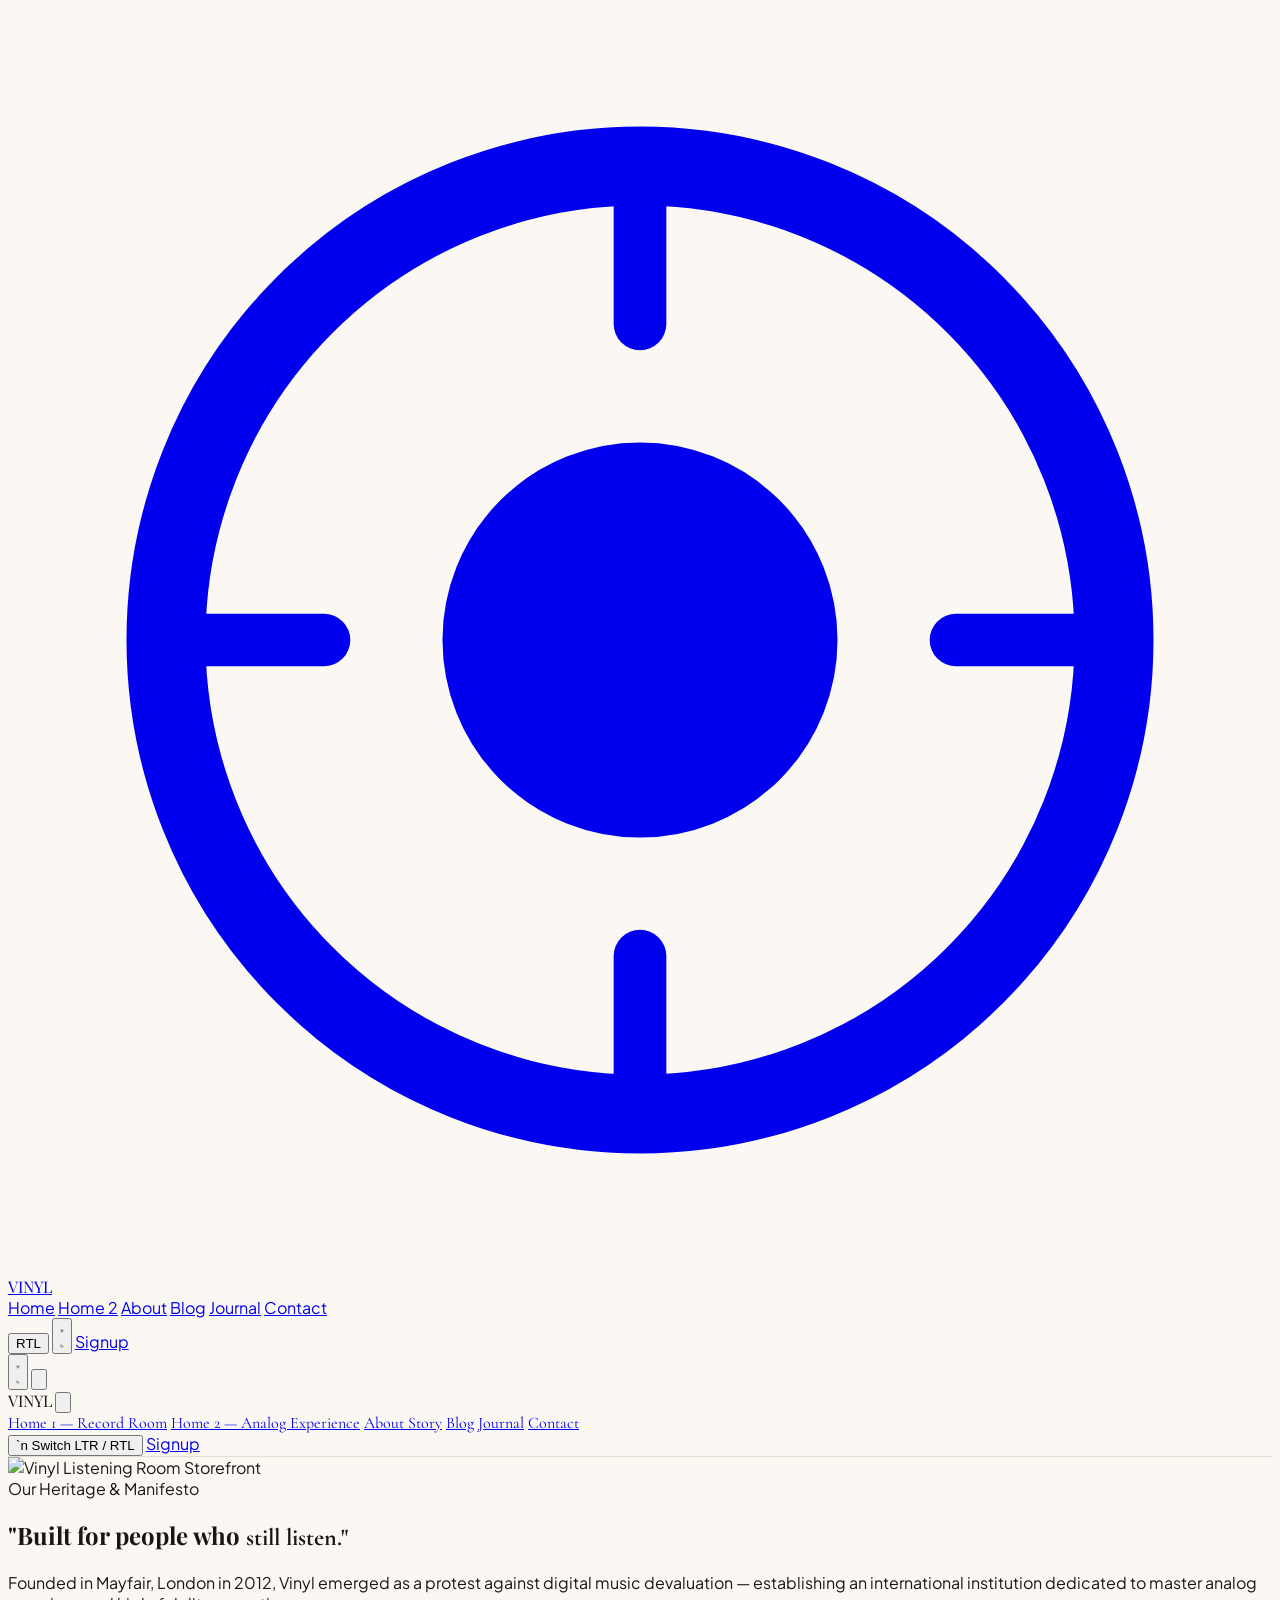
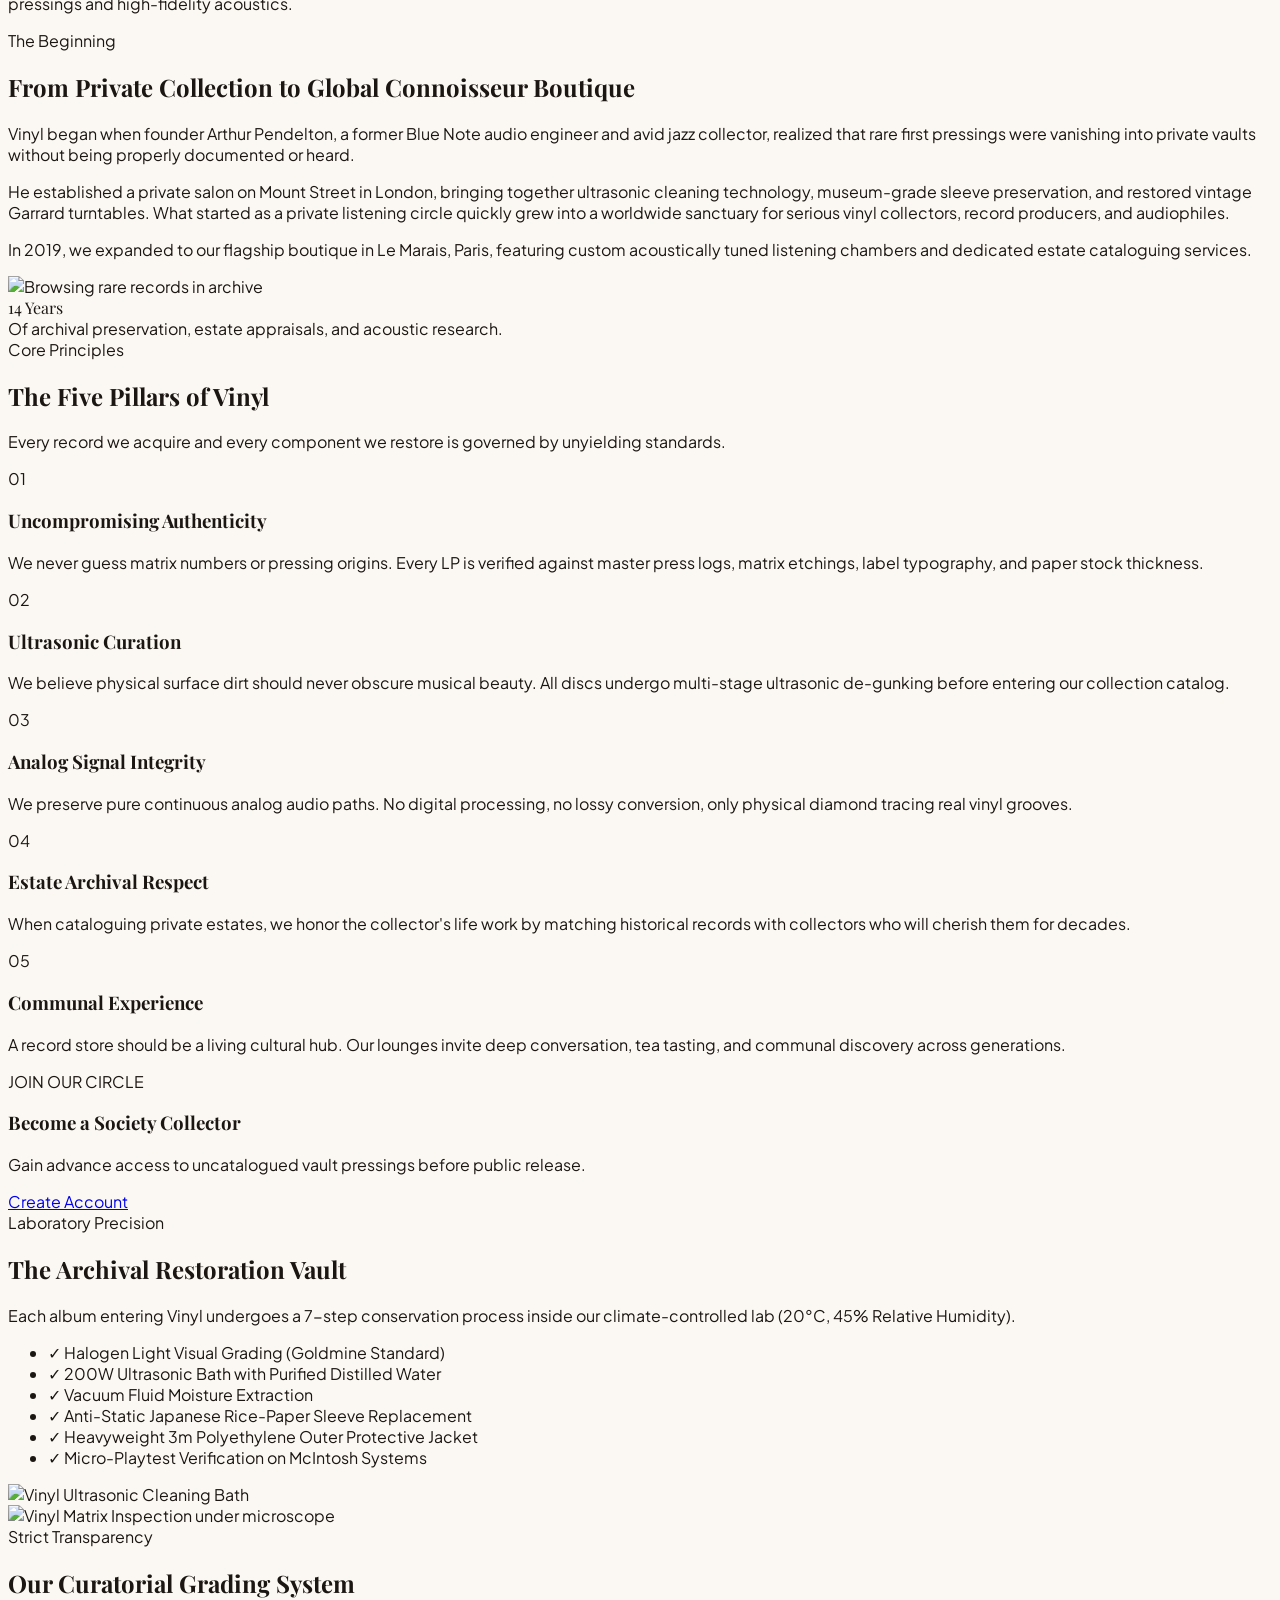
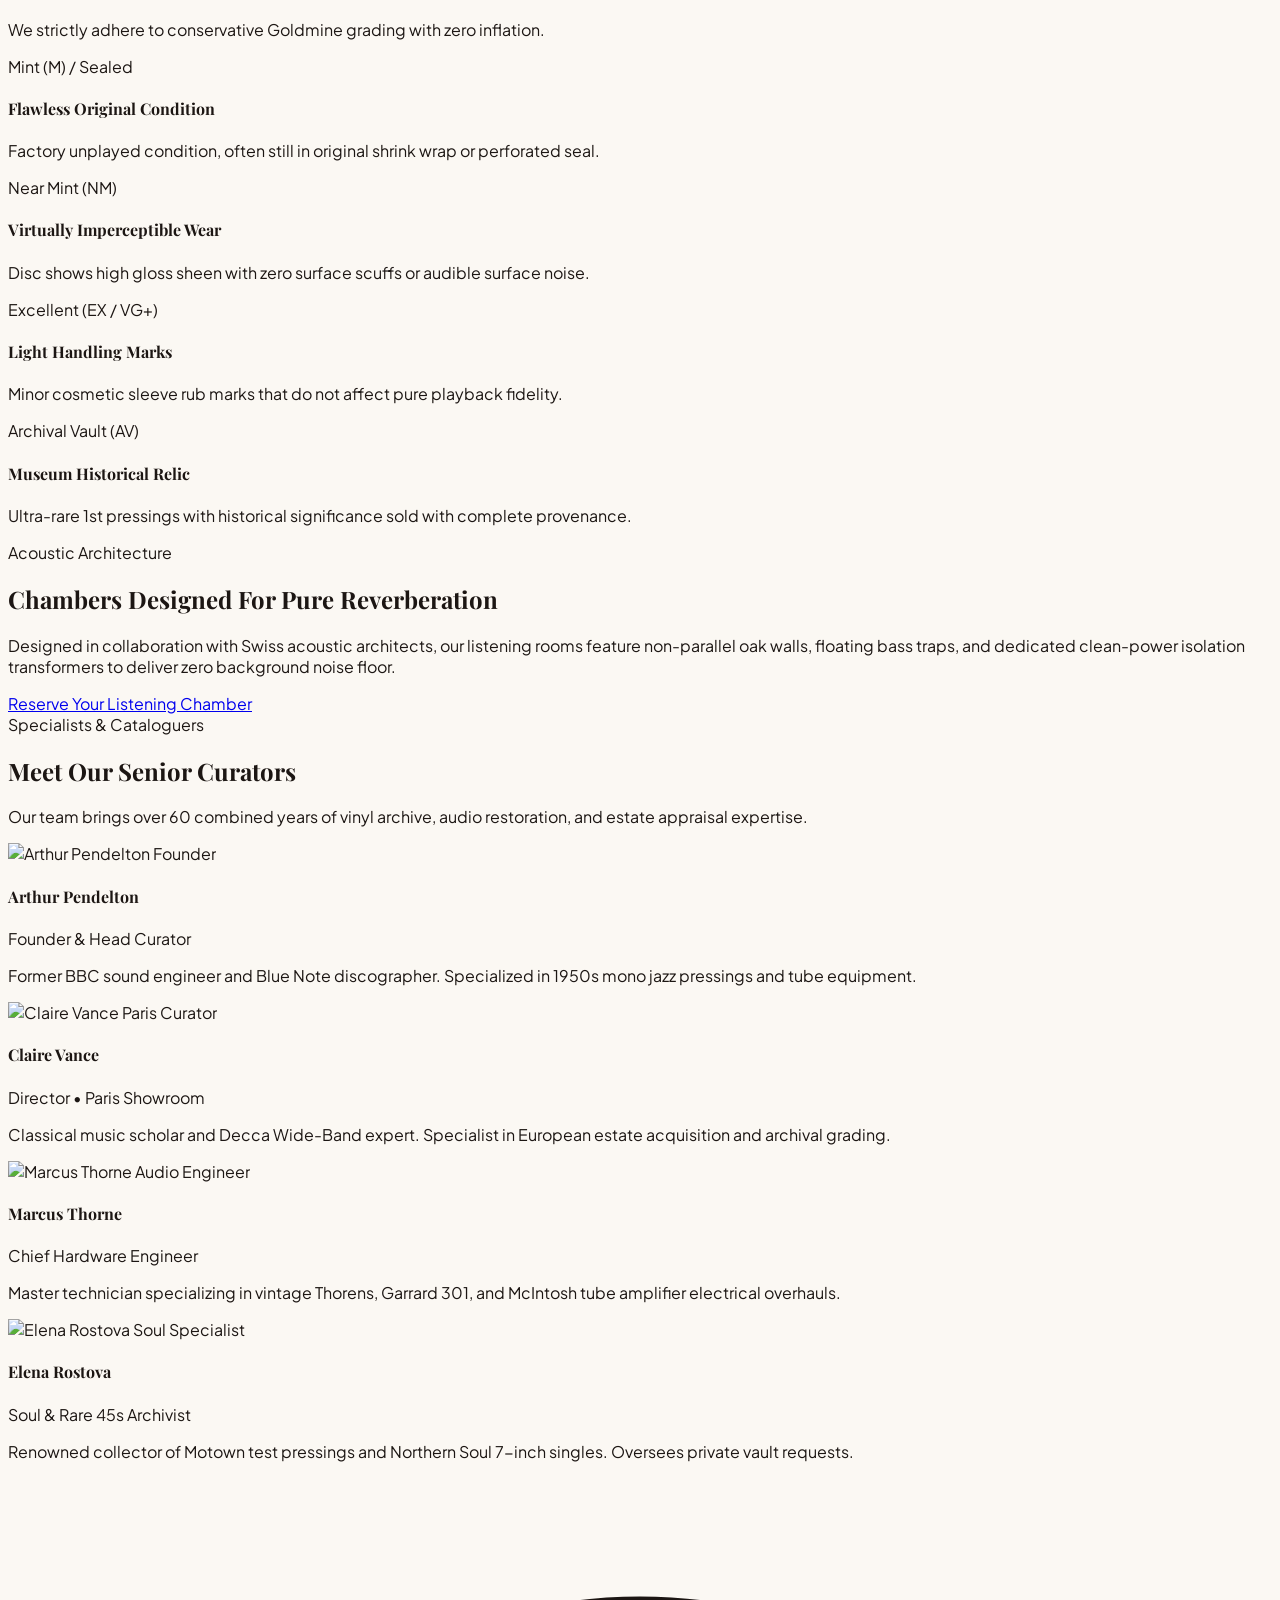
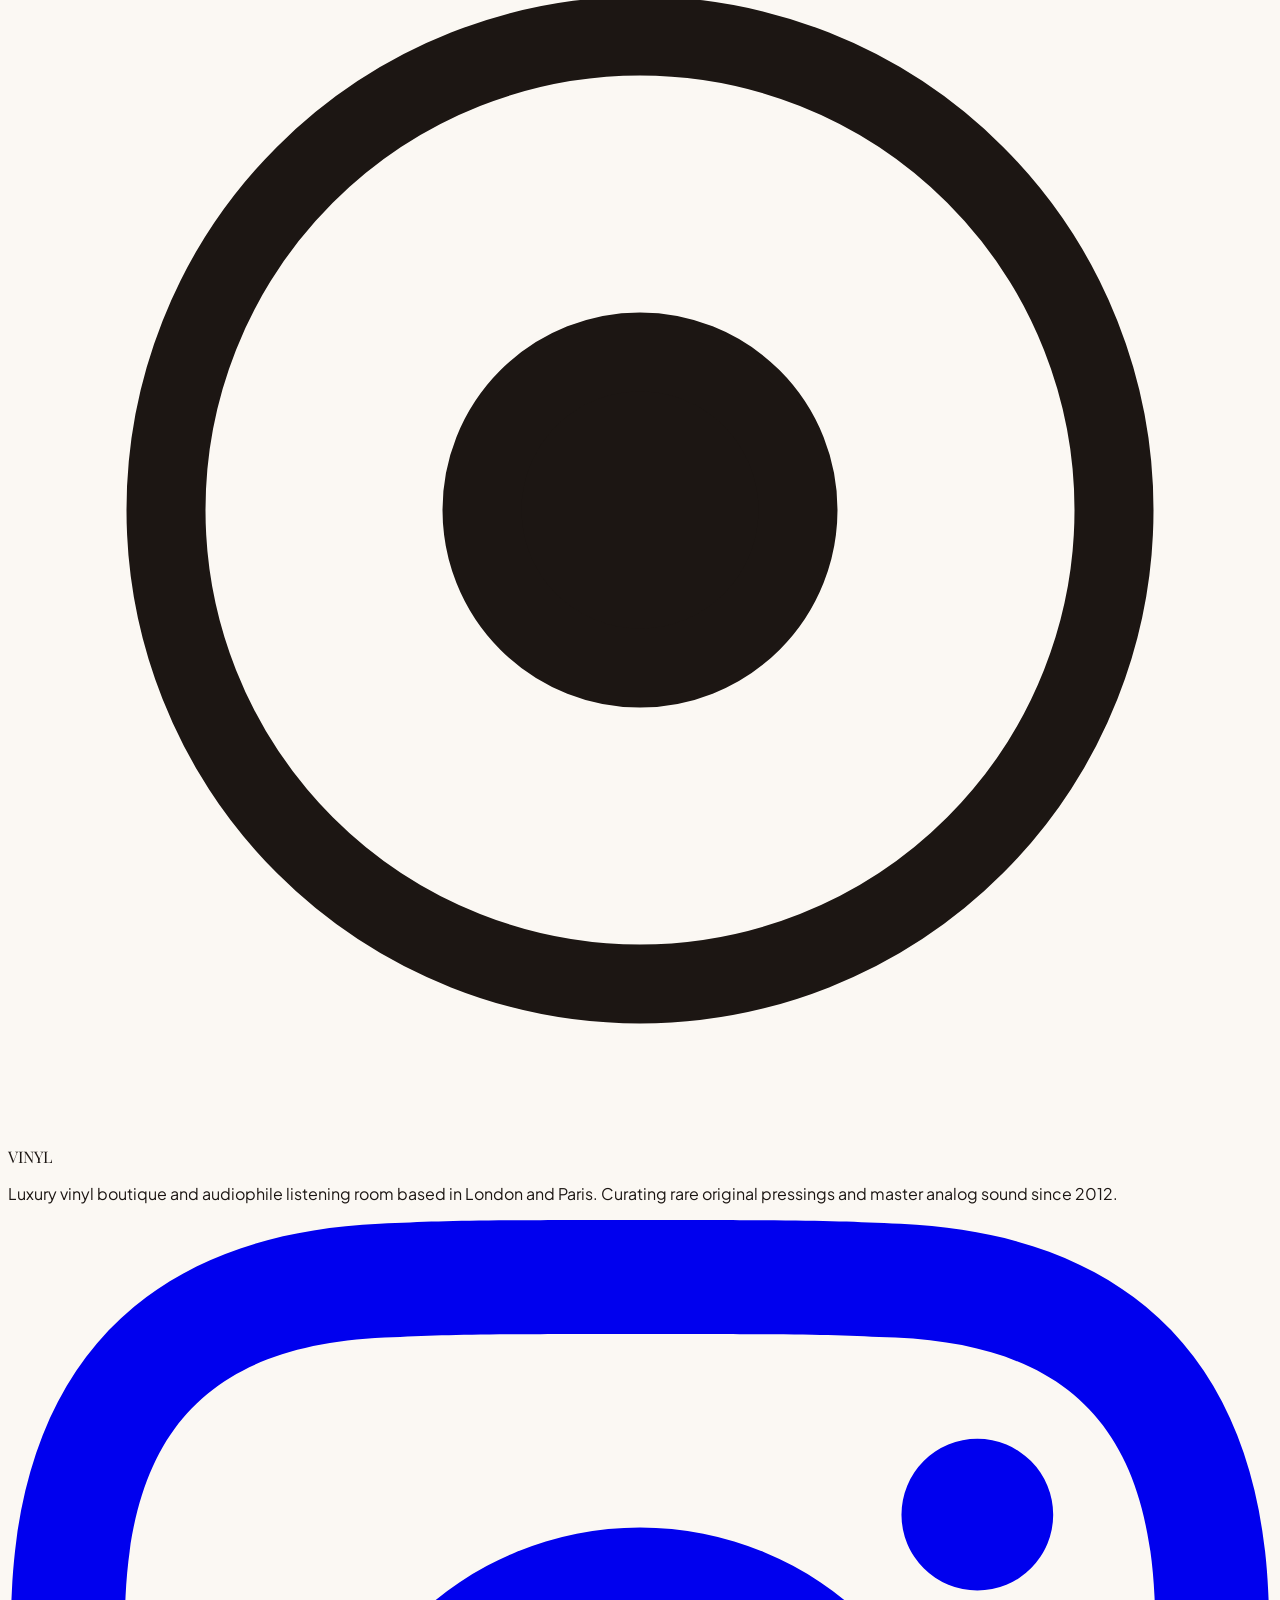
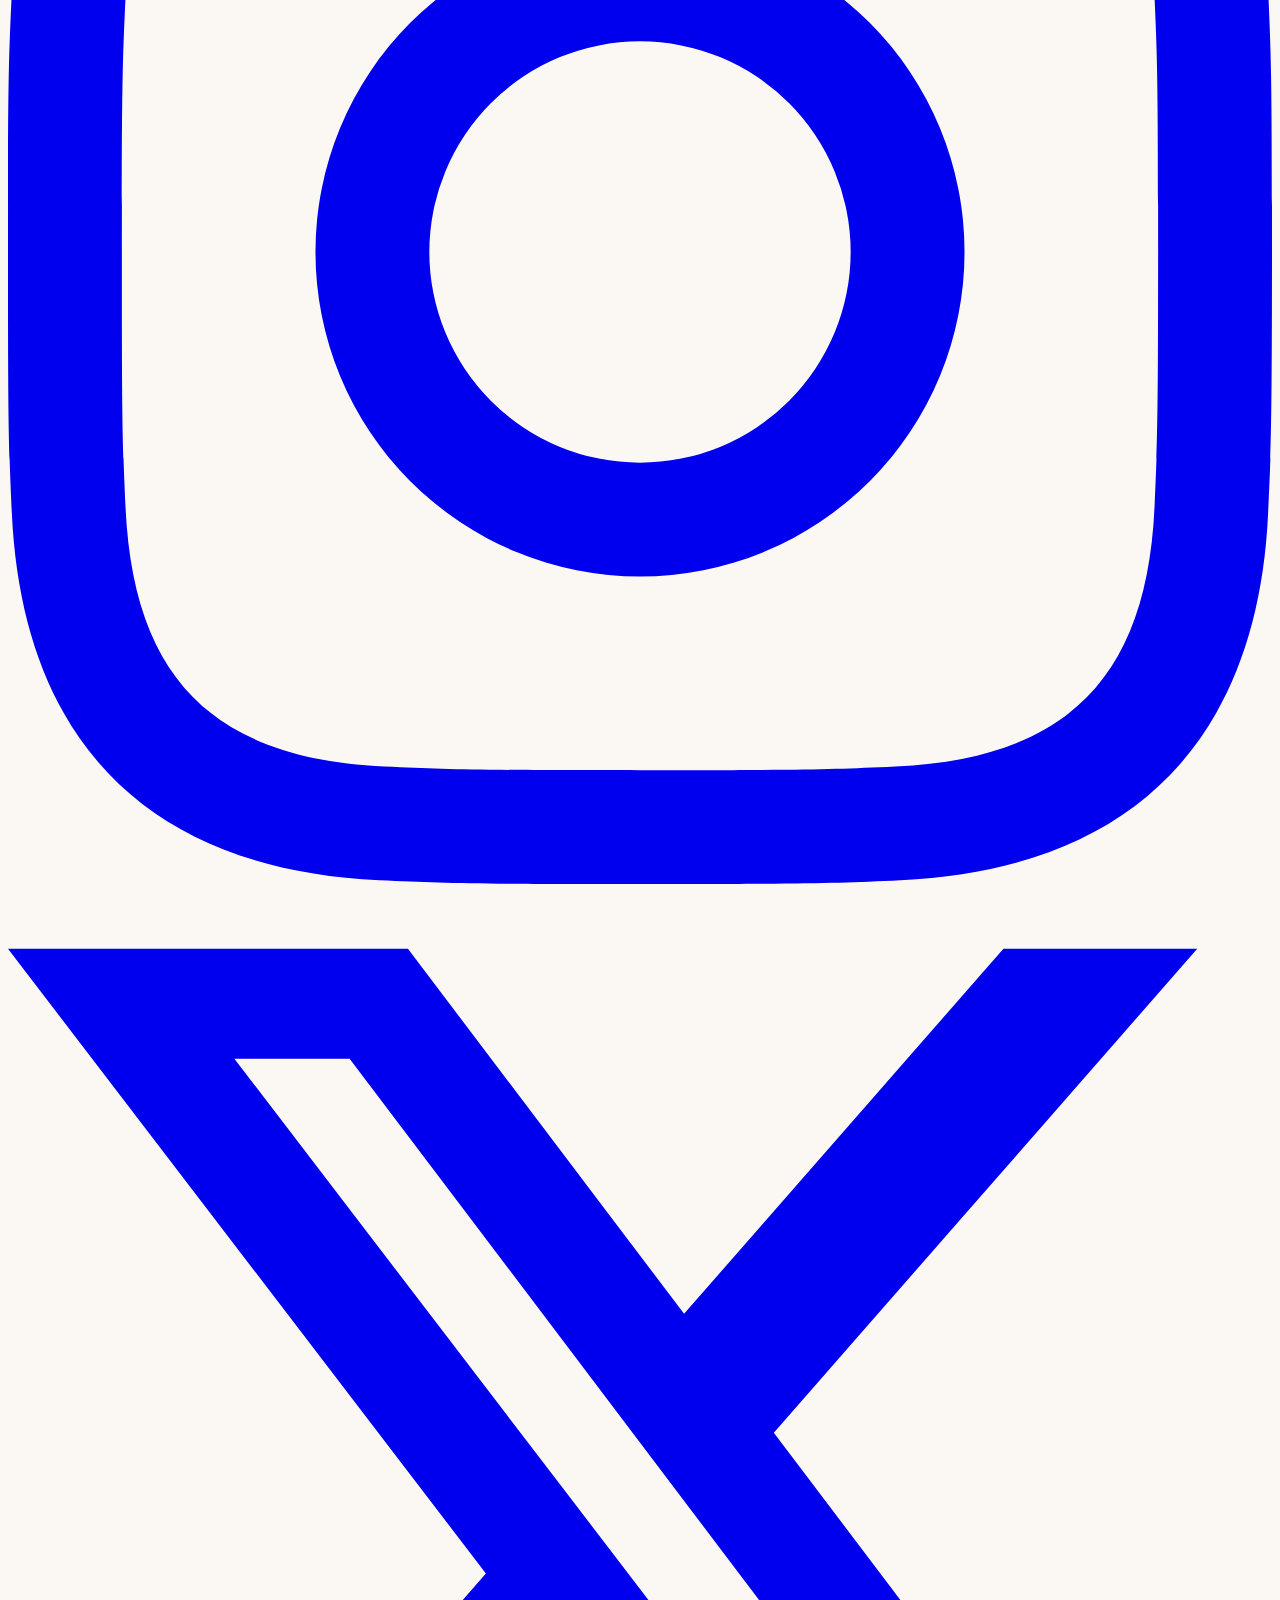
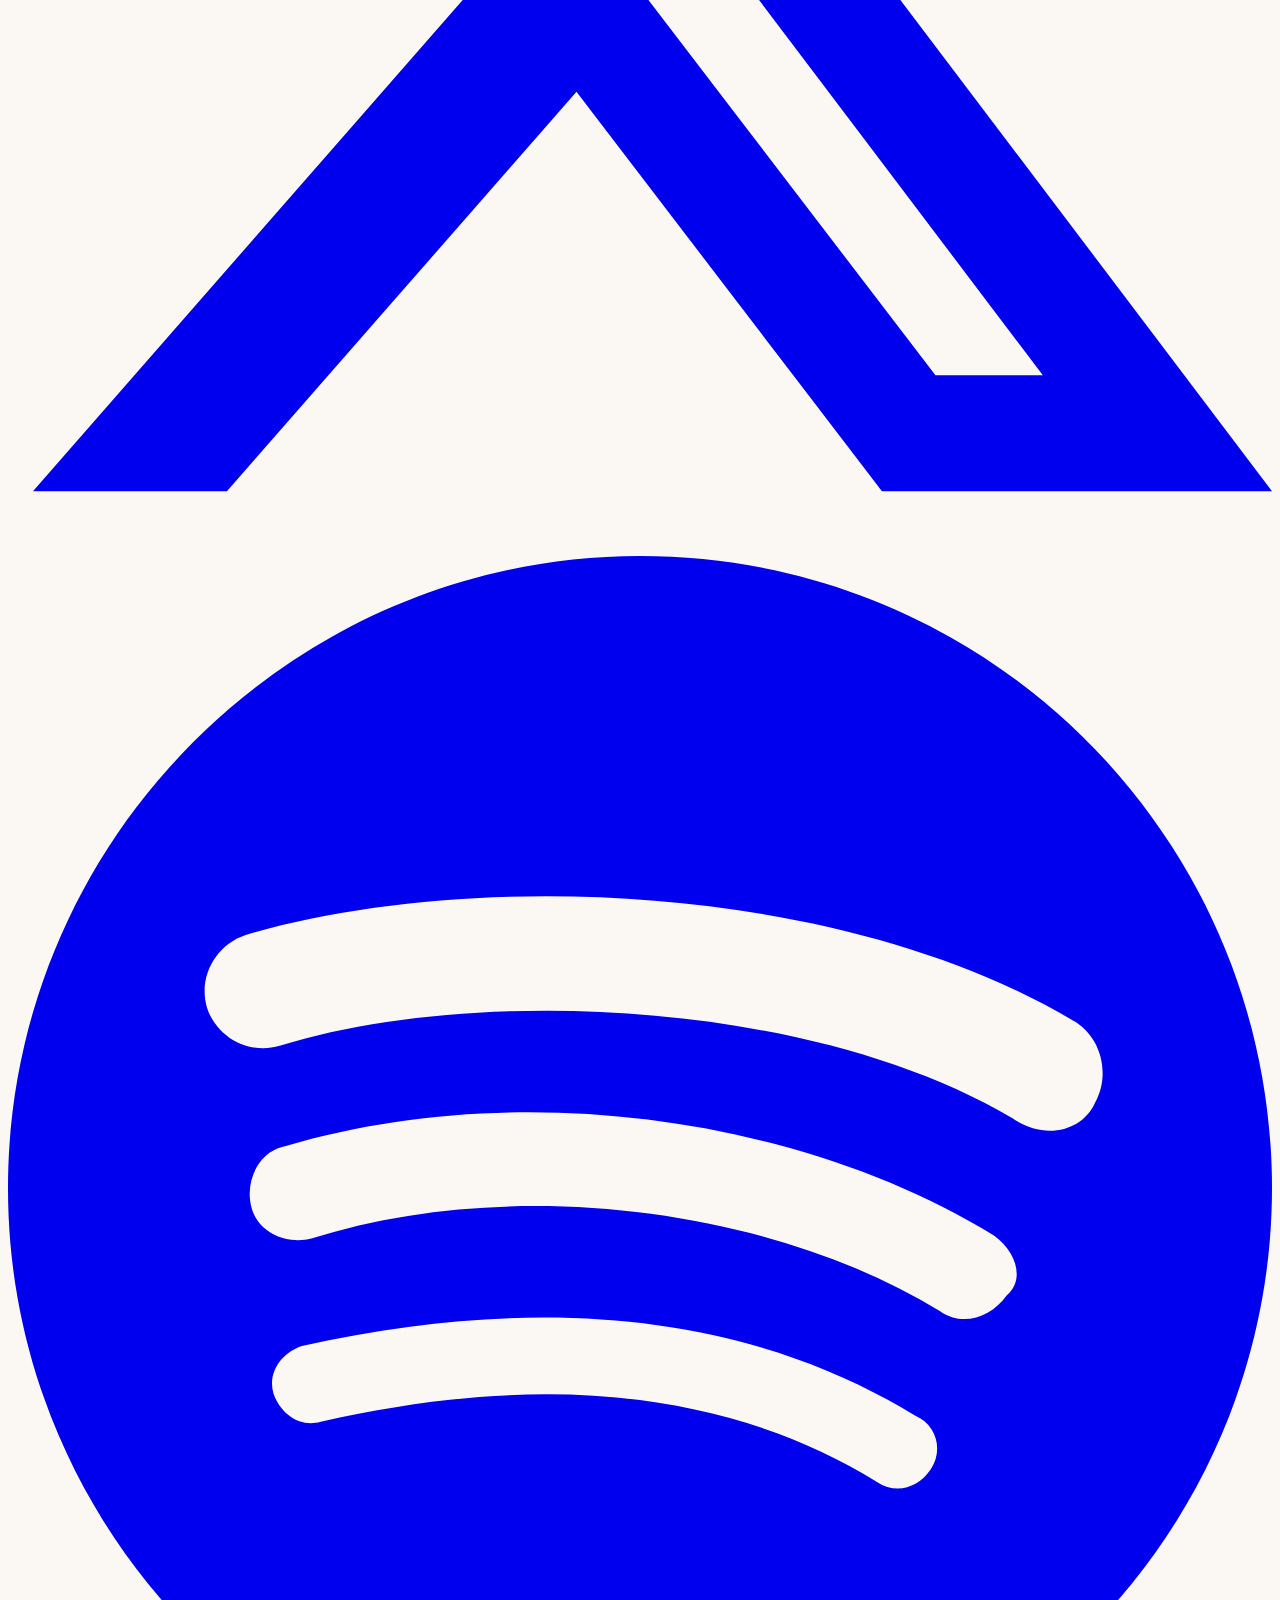
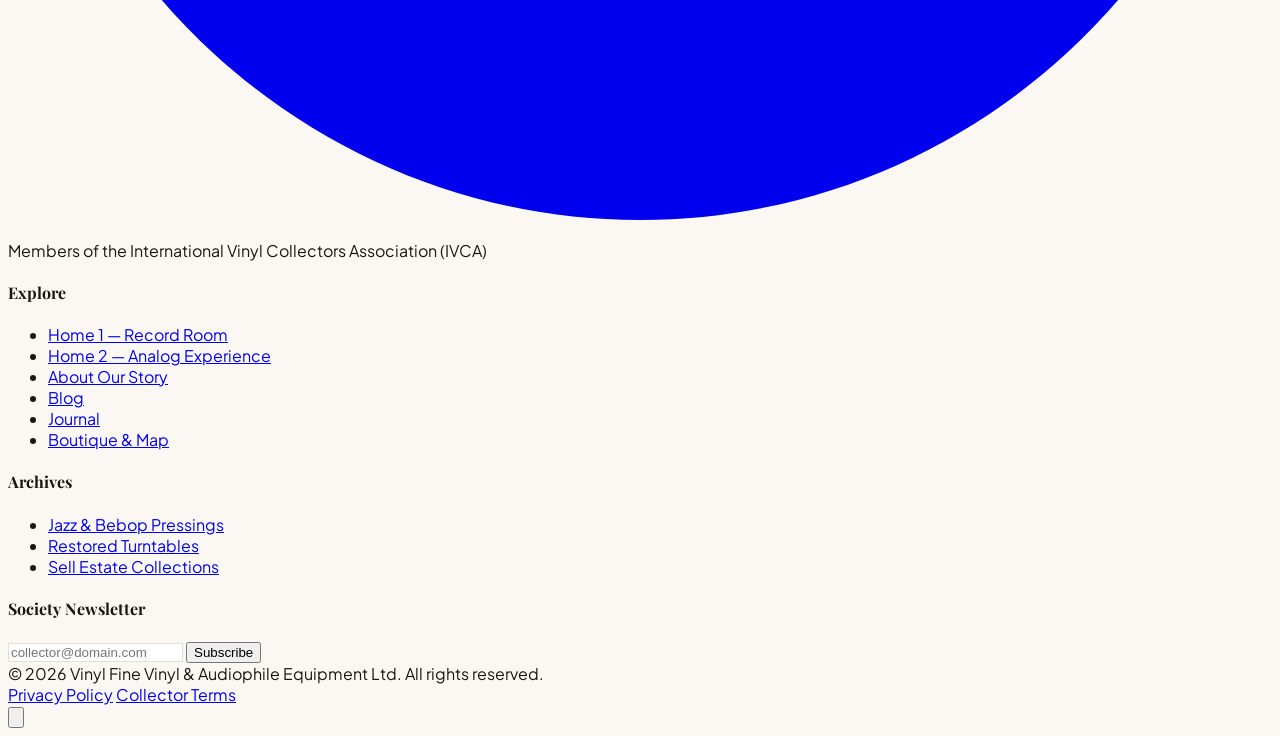
==== about.html @ e187f79c "index" ====
<!DOCTYPE html>
<html lang="en" dir="ltr" class="scroll-smooth">
<head>
  <meta charset="UTF-8">
  <meta name="viewport" content="width=device-width, initial-scale=1.0">
  <title>About Our Heritage — Vinyl Vintage Vinyl Boutique</title>
  <meta name="description" content="Learn about Vinyl's passion for physical vinyl, archival preservation, high-fidelity sound, curatorial standards, and our specialists in London and Paris.">
  
  <script src="https://cdn.tailwindcss.com"></script>
  <script>
    tailwind.config = {
      darkMode: 'class',
      theme: {
        extend: {
          colors: {
            brass: { DEFAULT: '#c5a059', light: '#dfc287', dark: '#9e7b37' },
            copper: { DEFAULT: '#c86d44', hover: '#b85b32' },
            espresso: { DEFAULT: '#1c1613', light: '#2a201b', dark: '#12100e' },
            ivory: { DEFAULT: '#fbf8f3', paper: '#f4efe6', dark: '#efe7da' },
            burgundy: { DEFAULT: '#6b2d38', dark: '#5a242e' }
          }
        }
      }
    }
  </script>

  <link rel="stylesheet" href="css/styles.css">
</head>
<body class="bg-ivory dark:bg-[#12100e] text-espresso dark:text-[#f5ebd9] transition-colors duration-300 min-h-screen flex flex-col font-sans-ui">

  <!-- GLOBAL HEADER -->
  <header id="main-header" class="sticky top-0 z-50 transition-all duration-300 header-glass">
    <div class="max-w-7xl mx-auto px-4 sm:px-6 lg:px-8">
      <div class="flex items-center justify-between h-20">
        
        <!-- LOGO -->
        <a href="index.html" class="flex items-center gap-3 group focus:outline-none">
          <div class="w-10 h-10 rounded-full border border-brass/60 flex items-center justify-center bg-espresso text-brass group-hover:rotate-45 transition-transform duration-500 shadow-sm">
            <svg class="w-6 h-6" fill="none" stroke="currentColor" viewBox="0 0 24 24">
              <circle cx="12" cy="12" r="9" stroke-width="1.5"/>
              <circle cx="12" cy="12" r="3" stroke-width="1.5" fill="currentColor"/>
              <path stroke-linecap="round" d="M12 3v3M21 12h-3M12 21v-3M3 12h3"/>
            </svg>
          </div>
          <div class="flex flex-col">
            <span class="font-serif-display text-xl sm:text-2xl tracking-wide font-bold text-espresso dark:text-ivory group-hover:text-brass transition-colors">
              VINYL
            </span>
            
          </div>
        </a>

        <!-- DESKTOP NAV -->
        <nav class="hidden md:flex items-center gap-6 lg:gap-8 text-sm font-medium">
          <a href="index.html" class="nav-link hover:text-brass transition-colors">Home</a>
          <a href="home-2.html" class="nav-link hover:text-brass transition-colors">Home 2</a>


          <a href="about.html" class="nav-link text-brass font-semibold hover:text-brass transition-colors">About</a>
          <a href="blog.html" class="nav-link hover:text-brass transition-colors">Blog</a>
          <a href="journal.html" class="nav-link hover:text-brass transition-colors">Journal</a>
          <a href="contact.html" class="nav-link hover:text-brass transition-colors">Contact</a>
        </nav>

        <!-- UTILITIES -->
        <div class="hidden sm:flex items-center gap-3 md:gap-4">
          <button class="rtl-toggle-btn w-9 h-9 text-xs font-semibold rounded-full border border-brass/40 text-brass hover:bg-brass hover:text-white transition-colors flex items-center justify-center" title="Toggle RTL Layout">
            <span>RTL</span>
          </button>
          <button class="theme-toggle-btn w-9 h-9 flex items-center justify-center rounded-full border border-brass/30 text-espresso dark:text-ivory hover:text-brass transition-colors" aria-label="Toggle dark mode">
            <svg class="w-5 h-5 hidden dark:block" fill="none" stroke="currentColor" viewBox="0 0 24 24"><path stroke-linecap="round" stroke-linejoin="round" stroke-width="2" d="M12 3v1m0 16v1m9-9h-1M4 12H3m15.364 6.364l-.707-.707M6.343 6.343l-.707-.707m12.728 0l-.707.707M6.343 17.657l-.707.707M16 12a4 4 0 11-8 0 4 4 0 018 0z"/></svg>
            <svg class="w-5 h-5 block dark:hidden" fill="none" stroke="currentColor" viewBox="0 0 24 24"><path stroke-linecap="round" stroke-linejoin="round" stroke-width="2" d="M20.354 15.354A9 9 0 018.646 3.646 9.003 9.003 0 0012 21a9.003 9.003 0 008.354-5.646z"/></svg>
          </button>
          <a href="signup.html" class="px-4 py-2 text-xs uppercase tracking-wider font-semibold bg-brass text-white hover:bg-copper rounded shadow-sm transition-all">Signup</a>
        </div>

        <!-- MOBILE HAMBURGER -->
        <div class="flex items-center gap-2 md:hidden">
          <button class="theme-toggle-btn p-1.5 rounded-full border border-brass/30 text-espresso dark:text-ivory" aria-label="Toggle dark mode">
            <svg class="w-4 h-4 hidden dark:block" fill="none" stroke="currentColor" viewBox="0 0 24 24"><path stroke-linecap="round" stroke-linejoin="round" stroke-width="2" d="M12 3v1m0 16v1m9-9h-1M4 12H3m15.364 6.364l-.707-.707M6.343 6.343l-.707-.707m12.728 0l-.707.707M16 12a4 4 0 11-8 0 4 4 0 018 0z"/></svg>
            <svg class="w-4 h-4 block dark:hidden" fill="none" stroke="currentColor" viewBox="0 0 24 24"><path stroke-linecap="round" stroke-linejoin="round" stroke-width="2" d="M20.354 15.354A9 9 0 018.646 3.646 9.003 9.003 0 0012 21a9.003 9.003 0 008.354-5.646z"/></svg>
          </button>
          <button id="mobile-menu-btn" class="p-2 rounded-md text-espresso dark:text-ivory hover:text-brass">
            <svg class="w-7 h-7" fill="none" stroke="currentColor" viewBox="0 0 24 24"><path stroke-linecap="round" stroke-linejoin="round" stroke-width="2" d="M4 6h16M4 12h16M4 18h16"/></svg>
          </button>
        </div>
      </div>
    </div>

    <!-- MOBILE DRAWER -->
    <div id="mobile-menu" class="fixed inset-0 z-50 bg-black/70 backdrop-blur-md hidden transition-opacity duration-300">
      <div class="fixed right-0 top-0 bottom-0 w-4/5 max-w-sm bg-ivory dark:bg-espresso p-6 shadow-2xl flex flex-col justify-between overflow-y-auto">
        <div>
          <div class="flex items-center justify-between pb-6 border-b border-brass/20">
            <span class="font-serif-display text-lg font-bold text-brass">VINYL</span>
            <button id="mobile-menu-close" class="p-2 text-espresso dark:text-ivory hover:text-brass">
              <svg class="w-6 h-6" fill="none" stroke="currentColor" viewBox="0 0 24 24"><path stroke-linecap="round" stroke-linejoin="round" stroke-width="2" d="M6 18L18 6M6 6l12 12"/></svg>
            </button>
          </div>
          <nav class="mt-6 flex flex-col gap-4 font-serif-editorial text-xl">
            <a href="index.html" class="nav-link py-2 border-b border-brass/10">Home 1 — Record Room</a>
            <a href="home-2.html" class="nav-link py-2 border-b border-brass/10">Home 2 — Analog Experience</a>
            <a href="about.html" class="nav-link py-2 border-b border-brass/10 text-brass">About Story</a>
            <a href="blog.html" class="nav-link py-2 border-b border-brass/10">Blog</a>
            <a href="journal.html" class="nav-link py-2 border-b border-brass/10">Journal</a>
            <a href="contact.html" class="nav-link py-2 border-b border-brass/10">Contact</a>
          </nav>
        </div>
        <div class="pt-6 border-t border-brass/20 space-y-4">
          <button class="rtl-toggle-btn h-9 px-3 text-xs font-semibold rounded border border-brass/40 text-brass hover:bg-brass hover:text-white transition-colors flex items-center justify-center">`n              Switch LTR / RTL</button>
          <a href="signup.html" class="block w-full text-center py-2.5 text-xs uppercase font-semibold bg-brass text-white rounded">Signup</a>
        </div>
      </div>
    </div>
  </header>

  <!-- MAIN CONTENT -->
  <main class="flex-grow">
    
    <!-- ABOUT SECTION 1 — HERO -->
    <section class="relative py-28 bg-espresso text-ivory overflow-hidden">
      <div class="absolute inset-0 z-0 opacity-40">
        <img src="https://images.unsplash.com/photo-1545454675-3531b543be5d?q=80&w=1600" alt="Vinyl Listening Room Storefront" class="w-full h-full object-cover">
        <div class="absolute inset-0 bg-gradient-to-t from-espresso via-espresso/80 to-transparent"></div>
      </div>

      <div class="relative z-10 max-w-5xl mx-auto px-4 sm:px-6 lg:px-8 text-center space-y-6">
        <span class="text-xs uppercase tracking-widest text-brass font-semibold">Our Heritage & Manifesto</span>
        <h1 class="font-serif-display text-4xl sm:text-6xl md:text-7xl font-bold leading-tight">
          "Built for people who <span class="italic font-serif-editorial text-brass">still listen."</span>
        </h1>
        <p class="font-sans-ui text-base sm:text-lg text-ivory/80 leading-relaxed font-light max-w-3xl mx-auto">
          Founded in Mayfair, London in 2012, Vinyl emerged as a protest against digital music devaluation — establishing an international institution dedicated to master analog pressings and high-fidelity acoustics.
        </p>
      </div>
    </section>

    <!-- ABOUT SECTION 2 — OUR STORY -->
    <section class="py-24 bg-ivory dark:bg-[#12100e]">
      <div class="max-w-7xl mx-auto px-4 sm:px-6 lg:px-8">
        <div class="grid grid-cols-1 lg:grid-cols-12 gap-12 items-center">
          
          <div class="lg:col-span-6 space-y-6">
            <span class="text-xs uppercase tracking-widest text-brass font-semibold">The Beginning</span>
            <h2 class="font-serif-display text-3xl sm:text-5xl font-bold leading-tight">
              From Private Collection to Global Connoisseur Boutique
            </h2>
            <div class="space-y-4 text-sm text-muted leading-relaxed font-light">
              <p>
                Vinyl began when founder Arthur Pendelton, a former Blue Note audio engineer and avid jazz collector, realized that rare first pressings were vanishing into private vaults without being properly documented or heard.
              </p>
              <p>
                He established a private salon on Mount Street in London, bringing together ultrasonic cleaning technology, museum-grade sleeve preservation, and restored vintage Garrard turntables. What started as a private listening circle quickly grew into a worldwide sanctuary for serious vinyl collectors, record producers, and audiophiles.
              </p>
              <p>
                In 2019, we expanded to our flagship boutique in Le Marais, Paris, featuring custom acoustically tuned listening chambers and dedicated estate cataloguing services.
              </p>
            </div>
          </div>

          <div class="lg:col-span-6 relative">
            <div class="rounded-xl overflow-hidden border-2 border-brass/30 shadow-2xl img-zoom-container">
              <img src="https://images.unsplash.com/photo-1461360370896-922624d12aa1?q=80&w=1000" alt="Browsing rare records in archive" class="w-full h-[480px] object-cover">
            </div>
            <div class="absolute -bottom-6 -left-6 bg-espresso text-ivory p-6 rounded-lg border border-brass/30 shadow-xl max-w-xs hidden sm:block">
              <div class="font-serif-display text-2xl font-bold text-brass">14 Years</div>
              <div class="text-xs text-ivory/70 mt-1 font-light">Of archival preservation, estate appraisals, and acoustic research.</div>
            </div>
          </div>

        </div>
      </div>
    </section>

    <!-- ABOUT SECTION 3 — OUR PHILOSOPHY -->
    <section class="py-24 bg-ivory-paper dark:bg-[#191613] border-y border-brass/20">
      <div class="max-w-7xl mx-auto px-4 sm:px-6 lg:px-8">
        
        <div class="text-center max-w-3xl mx-auto mb-16 space-y-4">
          <span class="text-xs uppercase tracking-widest text-brass font-semibold">Core Principles</span>
          <h2 class="font-serif-display text-4xl sm:text-5xl font-bold">The Five Pillars of Vinyl</h2>
          <p class="text-muted text-sm font-light">Every record we acquire and every component we restore is governed by unyielding standards.</p>
        </div>

        <div class="grid grid-cols-1 md:grid-cols-3 gap-8">
          
          <div class="p-8 rounded-lg bg-ivory dark:bg-[#1c1815] border border-brass/20 space-y-3">
            <div class="w-10 h-10 rounded bg-brass/20 text-brass flex items-center justify-center font-bold text-lg">01</div>
            <h3 class="font-serif-display text-2xl font-bold">Uncompromising Authenticity</h3>
            <p class="text-xs text-muted leading-relaxed font-light">
              We never guess matrix numbers or pressing origins. Every LP is verified against master press logs, matrix etchings, label typography, and paper stock thickness.
            </p>
          </div>

          <div class="p-8 rounded-lg bg-ivory dark:bg-[#1c1815] border border-brass/20 space-y-3">
            <div class="w-10 h-10 rounded bg-brass/20 text-brass flex items-center justify-center font-bold text-lg">02</div>
            <h3 class="font-serif-display text-2xl font-bold">Ultrasonic Curation</h3>
            <p class="text-xs text-muted leading-relaxed font-light">
              We believe physical surface dirt should never obscure musical beauty. All discs undergo multi-stage ultrasonic de-gunking before entering our collection catalog.
            </p>
          </div>

          <div class="p-8 rounded-lg bg-ivory dark:bg-[#1c1815] border border-brass/20 space-y-3">
            <div class="w-10 h-10 rounded bg-brass/20 text-brass flex items-center justify-center font-bold text-lg">03</div>
            <h3 class="font-serif-display text-2xl font-bold">Analog Signal Integrity</h3>
            <p class="text-xs text-muted leading-relaxed font-light">
              We preserve pure continuous analog audio paths. No digital processing, no lossy conversion, only physical diamond tracing real vinyl grooves.
            </p>
          </div>

          <div class="p-8 rounded-lg bg-ivory dark:bg-[#1c1815] border border-brass/20 space-y-3">
            <div class="w-10 h-10 rounded bg-brass/20 text-brass flex items-center justify-center font-bold text-lg">04</div>
            <h3 class="font-serif-display text-2xl font-bold">Estate Archival Respect</h3>
            <p class="text-xs text-muted leading-relaxed font-light">
              When cataloguing private estates, we honor the collector's life work by matching historical records with collectors who will cherish them for decades.
            </p>
          </div>

          <div class="p-8 rounded-lg bg-ivory dark:bg-[#1c1815] border border-brass/20 space-y-3">
            <div class="w-10 h-10 rounded bg-brass/20 text-brass flex items-center justify-center font-bold text-lg">05</div>
            <h3 class="font-serif-display text-2xl font-bold">Communal Experience</h3>
            <p class="text-xs text-muted leading-relaxed font-light">
              A record store should be a living cultural hub. Our lounges invite deep conversation, tea tasting, and communal discovery across generations.
            </p>
          </div>

          <div class="p-8 rounded-lg bg-brass text-espresso flex flex-col justify-between">
            <div>
              <span class="text-xs uppercase font-mono font-bold tracking-widest text-espresso/80">JOIN OUR CIRCLE</span>
              <h3 class="font-serif-display text-2xl font-bold mt-2">Become a Society Collector</h3>
              <p class="text-xs text-espresso/80 leading-relaxed font-light mt-2">
                Gain advance access to uncatalogued vault pressings before public release.
              </p>
            </div>
            <a href="signup.html" class="mt-6 inline-block text-center py-2.5 px-4 bg-espresso text-ivory text-xs uppercase font-semibold tracking-wider rounded hover:bg-black transition-colors">
              Create Account
            </a>
          </div>

        </div>

      </div>
    </section>

    <!-- ABOUT SECTION 4 — THE ARCHIVE PRESERVATION PROCESS -->
    <section class="py-24 bg-espresso text-ivory">
      <div class="max-w-7xl mx-auto px-4 sm:px-6 lg:px-8">
        <div class="grid grid-cols-1 lg:grid-cols-12 gap-12 items-center">
          
          <div class="lg:col-span-5 space-y-6">
            <span class="text-xs uppercase tracking-widest text-brass font-semibold">Laboratory Precision</span>
            <h2 class="font-serif-display text-3xl sm:text-5xl font-bold leading-tight">
              The Archival Restoration Vault
            </h2>
            <p class="font-sans-ui text-sm text-ivory/80 leading-relaxed font-light">
              Each album entering Vinyl undergoes a 7-step conservation process inside our climate-controlled lab (20°C, 45% Relative Humidity).
            </p>

            <ul class="space-y-3 text-xs text-ivory/70 font-mono">
              <li class="flex items-center gap-2 text-brass">✓ Halogen Light Visual Grading (Goldmine Standard)</li>
              <li class="flex items-center gap-2 text-brass">✓ 200W Ultrasonic Bath with Purified Distilled Water</li>
              <li class="flex items-center gap-2 text-brass">✓ Vacuum Fluid Moisture Extraction</li>
              <li class="flex items-center gap-2 text-brass">✓ Anti-Static Japanese Rice-Paper Sleeve Replacement</li>
              <li class="flex items-center gap-2 text-brass">✓ Heavyweight 3m Polyethylene Outer Protective Jacket</li>
              <li class="flex items-center gap-2 text-brass">✓ Micro-Playtest Verification on McIntosh Systems</li>
            </ul>
          </div>

          <div class="lg:col-span-7 grid grid-cols-2 gap-4">
            <div class="rounded-lg overflow-hidden border border-brass/30 img-zoom-container">
              <img src="https://images.unsplash.com/photo-1603048588665-791ca8aea617?q=80&w=800" alt="Vinyl Ultrasonic Cleaning Bath" class="w-full h-64 object-cover">
            </div>
            <div class="rounded-lg overflow-hidden border border-brass/30 img-zoom-container">
              <img src="https://images.unsplash.com/photo-1508700115892-45ecd05ae2ad?q=80&w=800" alt="Vinyl Matrix Inspection under microscope" class="w-full h-64 object-cover">
            </div>
          </div>

        </div>
      </div>
    </section>

    <!-- ABOUT SECTION 5 — HOW WE CURATE (GRADING STANDARD) -->
    <section class="py-24 bg-ivory dark:bg-[#12100e]">
      <div class="max-w-7xl mx-auto px-4 sm:px-6 lg:px-8">
        
        <div class="text-center max-w-3xl mx-auto mb-16 space-y-4">
          <span class="text-xs uppercase tracking-widest text-brass font-semibold">Strict Transparency</span>
          <h2 class="font-serif-display text-4xl sm:text-5xl font-bold">Our Curatorial Grading System</h2>
          <p class="text-muted text-sm font-light">We strictly adhere to conservative Goldmine grading with zero inflation.</p>
        </div>

        <div class="grid grid-cols-1 md:grid-cols-4 gap-6">
          
          <div class="p-6 rounded bg-ivory-paper dark:bg-[#1c1815] border border-brass/20 space-y-2">
            <span class="px-2.5 py-1 rounded bg-emerald-500/10 text-emerald-600 dark:text-emerald-400 font-mono text-xs font-bold">Mint (M) / Sealed</span>
            <h4 class="font-serif-display text-xl font-bold pt-2">Flawless Original Condition</h4>
            <p class="text-xs text-muted leading-relaxed font-light">Factory unplayed condition, often still in original shrink wrap or perforated seal.</p>
          </div>

          <div class="p-6 rounded bg-ivory-paper dark:bg-[#1c1815] border border-brass/20 space-y-2">
            <span class="px-2.5 py-1 rounded bg-brass/10 text-brass font-mono text-xs font-bold">Near Mint (NM)</span>
            <h4 class="font-serif-display text-xl font-bold pt-2">Virtually Imperceptible Wear</h4>
            <p class="text-xs text-muted leading-relaxed font-light">Disc shows high gloss sheen with zero surface scuffs or audible surface noise.</p>
          </div>

          <div class="p-6 rounded bg-ivory-paper dark:bg-[#1c1815] border border-brass/20 space-y-2">
            <span class="px-2.5 py-1 rounded bg-copper/10 text-copper font-mono text-xs font-bold">Excellent (EX / VG+)</span>
            <h4 class="font-serif-display text-xl font-bold pt-2">Light Handling Marks</h4>
            <p class="text-xs text-muted leading-relaxed font-light">Minor cosmetic sleeve rub marks that do not affect pure playback fidelity.</p>
          </div>

          <div class="p-6 rounded bg-ivory-paper dark:bg-[#1c1815] border border-brass/20 space-y-2">
            <span class="px-2.5 py-1 rounded bg-burgundy/10 text-burgundy font-mono text-xs font-bold">Archival Vault (AV)</span>
            <h4 class="font-serif-display text-xl font-bold pt-2">Museum Historical Relic</h4>
            <p class="text-xs text-muted leading-relaxed font-light">Ultra-rare 1st pressings with historical significance sold with complete provenance.</p>
          </div>

        </div>

      </div>
    </section>

    <!-- ABOUT SECTION 6 — THE LISTENING ROOM PHILOSOPHY -->
    <section class="py-24 bg-ivory-paper dark:bg-[#191613] border-t border-brass/20">
      <div class="max-w-7xl mx-auto px-4 sm:px-6 lg:px-8 text-center max-w-4xl space-y-6">
        <span class="text-xs uppercase tracking-widest text-brass font-semibold">Acoustic Architecture</span>
        <h2 class="font-serif-display text-4xl sm:text-5xl font-bold">Chambers Designed For Pure Reverberation</h2>
        <p class="text-muted text-base leading-relaxed font-light">
          Designed in collaboration with Swiss acoustic architects, our listening rooms feature non-parallel oak walls, floating bass traps, and dedicated clean-power isolation transformers to deliver zero background noise floor.
        </p>
        <div class="pt-4">
          <a href="contact.html#listening-room" class="px-8 py-4 bg-brass text-espresso font-semibold uppercase tracking-wider text-xs rounded hover:bg-copper hover:text-white transition-colors">
            Reserve Your Listening Chamber
          </a>
        </div>
      </div>
    </section>

    <!-- ABOUT SECTION 7 — MEET THE CURATORS -->
    <section class="py-24 bg-ivory dark:bg-[#12100e]">
      <div class="max-w-7xl mx-auto px-4 sm:px-6 lg:px-8">
        
        <div class="text-center max-w-3xl mx-auto mb-16 space-y-4">
          <span class="text-xs uppercase tracking-widest text-brass font-semibold">Specialists & Cataloguers</span>
          <h2 class="font-serif-display text-4xl sm:text-5xl font-bold">Meet Our Senior Curators</h2>
          <p class="text-muted text-sm font-light">Our team brings over 60 combined years of vinyl archive, audio restoration, and estate appraisal expertise.</p>
        </div>

        <div class="grid grid-cols-1 sm:grid-cols-2 lg:grid-cols-4 gap-8">
          
          <!-- Curator 1 -->
          <div class="bg-ivory-paper dark:bg-[#1c1815] border border-brass/20 rounded-lg overflow-hidden text-center p-6 space-y-4">
            <div class="w-32 h-32 mx-auto rounded-full overflow-hidden border-2 border-brass img-zoom-container">
              <img src="https://images.unsplash.com/photo-1500648767791-00dcc994a43e?q=80&w=400" alt="Arthur Pendelton Founder" class="w-full h-full object-cover">
            </div>
            <div>
              <h4 class="font-serif-display text-xl font-bold">Arthur Pendelton</h4>
              <p class="text-xs text-brass font-mono">Founder & Head Curator</p>
            </div>
            <p class="text-xs text-muted leading-relaxed font-light">
              Former BBC sound engineer and Blue Note discographer. Specialized in 1950s mono jazz pressings and tube equipment.
            </p>
          </div>

          <!-- Curator 2 -->
          <div class="bg-ivory-paper dark:bg-[#1c1815] border border-brass/20 rounded-lg overflow-hidden text-center p-6 space-y-4">
            <div class="w-32 h-32 mx-auto rounded-full overflow-hidden border-2 border-brass img-zoom-container">
              <img src="https://images.unsplash.com/photo-1534528741775-53994a69daeb?q=80&w=400" alt="Claire Vance Paris Curator" class="w-full h-full object-cover">
            </div>
            <div>
              <h4 class="font-serif-display text-xl font-bold">Claire Vance</h4>
              <p class="text-xs text-brass font-mono">Director • Paris Showroom</p>
            </div>
            <p class="text-xs text-muted leading-relaxed font-light">
              Classical music scholar and Decca Wide-Band expert. Specialist in European estate acquisition and archival grading.
            </p>
          </div>

          <!-- Curator 3 -->
          <div class="bg-ivory-paper dark:bg-[#1c1815] border border-brass/20 rounded-lg overflow-hidden text-center p-6 space-y-4">
            <div class="w-32 h-32 mx-auto rounded-full overflow-hidden border-2 border-brass img-zoom-container">
              <img src="https://images.unsplash.com/photo-1507003211169-0a1dd7228f2d?q=80&w=400" alt="Marcus Thorne Audio Engineer" class="w-full h-full object-cover">
            </div>
            <div>
              <h4 class="font-serif-display text-xl font-bold">Marcus Thorne</h4>
              <p class="text-xs text-brass font-mono">Chief Hardware Engineer</p>
            </div>
            <p class="text-xs text-muted leading-relaxed font-light">
              Master technician specializing in vintage Thorens, Garrard 301, and McIntosh tube amplifier electrical overhauls.
            </p>
          </div>

          <!-- Curator 4 -->
          <div class="bg-ivory-paper dark:bg-[#1c1815] border border-brass/20 rounded-lg overflow-hidden text-center p-6 space-y-4">
            <div class="w-32 h-32 mx-auto rounded-full overflow-hidden border-2 border-brass img-zoom-container">
              <img src="https://images.unsplash.com/photo-1573496359142-b8d87734a5a2?q=80&w=400" alt="Elena Rostova Soul Specialist" class="w-full h-full object-cover">
            </div>
            <div>
              <h4 class="font-serif-display text-xl font-bold">Elena Rostova</h4>
              <p class="text-xs text-brass font-mono">Soul & Rare 45s Archivist</p>
            </div>
            <p class="text-xs text-muted leading-relaxed font-light">
              Renowned collector of Motown test pressings and Northern Soul 7-inch singles. Oversees private vault requests.
            </p>
          </div>

        </div>

      </div>
    </section>

  </main>

  <!-- FOOTER -->
  <footer class="bg-ivory dark:bg-[#0e0c0a] text-espresso/80 dark:text-ivory/80 border-t border-brass/20 text-xs py-16">
    <div class="max-w-7xl mx-auto px-4 sm:px-6 lg:px-8">
      <div class="grid grid-cols-1 md:grid-cols-2 lg:grid-cols-5 gap-10 pb-12 border-b border-espresso/10 dark:border-ivory/10">
        <div class="lg:col-span-2 space-y-4">
          <div class="flex items-center gap-3">
            <div class="w-8 h-8 rounded-full border border-brass flex items-center justify-center bg-espresso text-brass">
              <svg class="w-4 h-4" fill="none" stroke="currentColor" viewBox="0 0 24 24"><circle cx="12" cy="12" r="9" stroke-width="1.5"/><circle cx="12" cy="12" r="3" stroke-width="1.5" fill="currentColor"/></svg>
            </div>
            <span class="font-serif-display text-xl font-bold tracking-wide text-espresso dark:text-ivory">VINYL</span>
          </div>
          <p class="text-xs text-espresso/60 dark:text-ivory/60 leading-relaxed max-w-sm font-light">
            Luxury vinyl boutique and audiophile listening room based in London and Paris. Curating rare original pressings and master analog sound since 2012.
          </p>

          <div class="flex items-center gap-4 pt-2 text-espresso dark:text-ivory">
            <a href="#" class="hover:text-brass transition-colors" aria-label="Instagram">
              <svg class="w-4 h-4" fill="currentColor" viewBox="0 0 24 24"><path d="M12 2.163c3.204 0 3.584.012 4.85.07 3.252.148 4.771 1.691 4.919 4.919.058 1.265.069 1.645.069 4.849 0 3.205-.012 3.584-.069 4.849-.149 3.225-1.664 4.771-4.919 4.919-1.266.058-1.644.07-4.85.07-3.204 0-3.584-.012-4.849-.07-3.26-.149-4.771-1.699-4.919-4.92-.058-1.265-.07-1.644-.07-4.849 0-3.204.013-3.583.07-4.849.149-3.227 1.664-4.771 4.919-4.919 1.266-.057 1.645-.069 4.849-.069zM12 0C8.741 0 8.333.014 7.053.072 2.695.272.273 2.69.073 7.052.014 8.333 0 8.741 0 12c0 3.259.014 3.668.072 4.948.2 4.358 2.618 6.78 6.98 6.98C8.333 23.986 8.741 24 12 24c3.259 0 3.668-.014 4.948-.072 4.354-.2 6.782-2.618 6.979-6.98.059-1.28.073-1.689.073-4.948 0-3.259-.014-3.667-.072-4.947-.196-4.354-2.617-6.78-6.979-6.98C15.668.014 15.259 0 12 0zm0 5.838a6.162 6.162 0 100 12.324 6.162 6.162 0 000-12.324zM12 16a4 4 0 110-8 4 4 0 010 8zm6.406-11.845a1.44 1.44 0 100 2.881 1.44 1.44 0 000-2.881z"/></svg>
            </a>
            <a href="#" class="hover:text-brass transition-colors" aria-label="X (Twitter)">
              <svg class="w-4 h-4" fill="currentColor" viewBox="0 0 24 24"><path d="M18.901 1.153h3.68l-8.04 9.19L24 22.846h-7.406l-5.8-7.584-6.638 7.584H.474l8.6-9.83L0 1.154h7.594l5.243 6.932ZM17.61 20.644h2.039L6.486 3.24H4.298Z"/></svg>
            </a>
            <a href="#" class="hover:text-brass transition-colors" aria-label="Spotify">
              <svg class="w-4 h-4" fill="currentColor" viewBox="0 0 24 24"><path d="M12 0C5.4 0 0 5.4 0 12s5.4 12 12 12 12-5.4 12-12S18.66 0 12 0zm5.521 17.34c-.24.359-.66.48-1.021.24-2.82-1.74-6.36-2.101-10.561-1.141-.418.122-.779-.179-.899-.539-.12-.421.18-.78.54-.9 4.56-1.021 8.52-.6 11.64 1.32.42.18.54.659.301 1.02zm1.44-3.3c-.301.42-.84.6-1.262.3-3.239-1.98-8.159-2.58-11.939-1.38-.479.12-1.02-.12-1.14-.6-.12-.48.12-1.021.6-1.141C9.6 9.9 15.001 10.62 18.72 12.9c.42.3.6.84.24 1.14zm.12-3.36C15.24 8.4 8.82 8.16 5.16 9.301c-.6.179-1.2-.181-1.38-.721-.18-.6.18-1.2.72-1.381 4.26-1.26 11.28-1.02 15.721 1.621.539.3.719 1.02.419 1.56-.239.54-.959.72-1.56.3z"/></svg>
            </a>
          </div>
          <p class="text-[10px] text-brass font-mono pt-1">
            Members of the International Vinyl Collectors Association (IVCA)
          </p>

          
        </div>
        <div>
          <h4 class="font-serif-display text-sm font-bold text-brass uppercase tracking-wider mb-4">Explore</h4>
          <ul class="space-y-2.5 font-light">
            <li><a href="index.html" class="hover:text-brass transition-colors">Home 1 — Record Room</a></li>
            <li><a href="home-2.html" class="hover:text-brass transition-colors">Home 2 — Analog Experience</a></li>
            <li><a href="about.html" class="hover:text-brass transition-colors">About Our Story</a></li>
            <li><a href="blog.html" class="hover:text-brass transition-colors">Blog</a></li>
            <li><a href="journal.html" class="hover:text-brass transition-colors">Journal</a></li>
            <li><a href="contact.html" class="hover:text-brass transition-colors">Boutique & Map</a></li>
          </ul>
        </div>
        <div>
          <h4 class="font-serif-display text-sm font-bold text-brass uppercase tracking-wider mb-4">Archives</h4>
          <ul class="space-y-2.5 font-light">
            <li><a href="index.html#collection" class="hover:text-brass transition-colors">Jazz & Bebop Pressings</a></li>
            <li><a href="index.html#collection" class="hover:text-brass transition-colors">Restored Turntables</a></li>
            <li><a href="contact.html#sell" class="hover:text-brass transition-colors">Sell Estate Collections</a></li>
          </ul>
        </div>
        <div class="space-y-3">
          <h4 class="font-serif-display text-sm font-bold text-brass uppercase tracking-wider mb-2">Society Newsletter</h4>
          <form class="newsletter-form space-y-2">
            <input type="email" required placeholder="collector@domain.com" class="w-full px-3 py-2 rounded bg-espresso/5 dark:bg-ivory/5 border border-brass/30 text-espresso dark:text-ivory text-xs">
            <button type="submit" class="w-full py-2 bg-brass text-espresso font-semibold uppercase tracking-wider text-[10px] rounded hover:bg-copper hover:text-white">Subscribe</button>
          </form>
        </div>
      </div>
      <div class="pt-8 flex flex-col sm:flex-row items-center justify-between gap-4 text-[11px] text-espresso/50 dark:text-ivory/50">
        <div>&copy; 2026 Vinyl Fine Vinyl & Audiophile Equipment Ltd. All rights reserved.</div>
        <div class="flex gap-6">
          <a href="#" class="hover:text-brass transition-colors">Privacy Policy</a>
          <a href="#" class="hover:text-brass transition-colors">Collector Terms</a>
        </div>
      </div>
    </div>
  </footer>

  <script src="js/app.js"></script>
</body>
</html>
---- css/styles.css ----
/* Needle & Groove — Luxury Vintage Vinyl & Audiophile Boutique Styles */

@import url('https://fonts.googleapis.com/css2?family=Cormorant+Garamond:ital,wght@0,400;0,500;0,600;0,700;1,400;1,600&family=Playfair+Display:ital,wght@0,400;0,600;0,700;0,900;1,400;1,700&family=Plus+Jakarta+Sans:wght@300;400;500;600;700&display=swap');

:root {
  --bg-primary: #fbf8f3;
  --bg-secondary: #f4efe6;
  --bg-tertiary: #efe7da;
  --bg-card: #ffffff;
  --bg-accent: #2a201b;
  --text-main: #1c1613;
  --text-muted: #665b55;
  --text-light: #9e9188;
  --copper: #c86d44;
  --copper-hover: #b85b32;
  --brass: #c5a059;
  --brass-light: #dfc287;
  --burgundy: #6b2d38;
  --border-color: #e5ded3;
  --shadow-sm: 0 2px 8px rgba(28, 22, 19, 0.04);
  --shadow-md: 0 8px 24px rgba(28, 22, 19, 0.08);
  --shadow-lg: 0 16px 40px rgba(28, 22, 19, 0.12);
}

.dark {
  --bg-primary: #12100e;
  --bg-secondary: #191613;
  --bg-tertiary: #211c18;
  --bg-card: #1c1815;
  --bg-accent: #f4efe6;
  --text-main: #f5ebd9;
  --text-muted: #b0a396;
  --text-light: #7a7065;
  --copper: #d97d52;
  --copper-hover: #e68d62;
  --brass: #d4af37;
  --brass-light: #ebd076;
  --burgundy: #8a3b49;
  --border-color: #2e2721;
  --shadow-sm: 0 2px 8px rgba(0, 0, 0, 0.3);
  --shadow-md: 0 8px 24px rgba(0, 0, 0, 0.4);
  --shadow-lg: 0 16px 40px rgba(0, 0, 0, 0.5);
}

/* Custom Base Styles */
html {
  scroll-behavior: smooth;
  font-family: 'Plus Jakarta Sans', sans-serif;
  background-color: var(--bg-primary);
  color: var(--text-main);
  transition: background-color 0.4s ease, color 0.4s ease;
}

body {
  overflow-x: hidden;
  background-color: var(--bg-primary);
  color: var(--text-main);
}

/* Typography Classes */
.font-serif-display {
  font-family: 'Playfair Display', Georgia, serif;
}

.font-serif-editorial {
  font-family: 'Cormorant Garamond', Georgia, serif;
}

.font-sans-ui {
  font-family: 'Plus Jakarta Sans', sans-serif;
}

/* Grain Overlay & Vinyl Aesthetics */
.vinyl-grooves-bg {
  background-image: radial-gradient(circle at center, transparent 30%, rgba(28, 22, 19, 0.03) 31%, rgba(28, 22, 19, 0.03) 32%, transparent 33%),
                    radial-gradient(circle at center, transparent 50%, rgba(28, 22, 19, 0.03) 51%, rgba(28, 22, 19, 0.03) 52%, transparent 53%);
  background-size: 80px 80px;
}

.dark .vinyl-grooves-bg {
  background-image: radial-gradient(circle at center, transparent 30%, rgba(245, 235, 217, 0.02) 31%, rgba(245, 235, 217, 0.02) 32%, transparent 33%),
                    radial-gradient(circle at center, transparent 50%, rgba(245, 235, 217, 0.02) 51%, rgba(245, 235, 217, 0.02) 52%, transparent 53%);
}

/* Animations */
@keyframes spin-slow {
  from { transform: rotate(0deg); }
  to { transform: rotate(360deg); }
}

.animate-spin-slow {
  animation: spin-slow 18s linear infinite;
}

.paused {
  animation-play-state: paused;
}

@keyframes pulse-subtle {
  0%, 100% { opacity: 0.8; transform: scale(1); }
  50% { opacity: 1; transform: scale(1.03); }
}

.animate-pulse-subtle {
  animation: pulse-subtle 4s ease-in-out infinite;
}

/* Glassmorphism & Header */
.header-glass {
  background-color: rgba(251, 248, 243, 0.88);
  backdrop-filter: blur(12px);
  -webkit-backdrop-filter: blur(12px);
  border-bottom: 1px solid var(--border-color);
}

.dark .header-glass {
  background-color: rgba(18, 16, 14, 0.88);
  backdrop-filter: blur(12px);
  -webkit-backdrop-filter: blur(12px);
  border-bottom: 1px solid var(--border-color);
}

/* Custom Scrollbar */
::-webkit-scrollbar {
  width: 8px;
}
::-webkit-scrollbar-track {
  background: var(--bg-primary);
}
::-webkit-scrollbar-thumb {
  background: var(--brass);
  border-radius: 4px;
}
::-webkit-scrollbar-thumb:hover {
  background: var(--copper);
}

/* Form Styles & Focus States */
input, select, textarea {
  background-color: var(--bg-card);
  border: 1px solid var(--border-color);
  color: var(--text-main);
  transition: all 0.3s ease;
}

input:focus, select:focus, textarea:focus {
  outline: none;
  border-color: var(--brass);
  box-shadow: 0 0 0 3px rgba(197, 160, 89, 0.2);
}

/* RTL Helpers */
[dir="rtl"] .rtl-mirror {
  transform: scaleX(-1);
}

[dir="rtl"] .font-serif-display {
  font-family: 'Playfair Display', 'Amiri', serif;
}

/* Toast Notifications */
#toast-container {
  position: fixed;
  bottom: 2rem;
  right: 2rem;
  z-index: 9999;
  display: flex;
  flex-direction: column;
  gap: 0.75rem;
}

[dir="rtl"] #toast-container {
  right: auto;
  left: 2rem;
}

.toast {
  background-color: var(--bg-accent);
  color: var(--bg-primary);
  padding: 1rem 1.5rem;
  border-radius: 0.5rem;
  box-shadow: var(--shadow-lg);
  display: flex;
  align-items: center;
  gap: 0.75rem;
  min-width: 280px;
  max-width: 400px;
  animation: slideIn 0.3s cubic-bezier(0.16, 1, 0.3, 1);
  border-left: 4px solid var(--brass);
}

[dir="rtl"] .toast {
  border-left: none;
  border-right: 4px solid var(--brass);
}

@keyframes slideIn {
  from { transform: translateY(100%); opacity: 0; }
  to { transform: translateY(0); opacity: 1; }
}

/* Custom Audio Player Stylings */
.audio-waveform-bar {
  transition: height 0.2s ease;
}

.playing .audio-waveform-bar {
  animation: barEqualize 0.8s ease-in-out infinite alternate;
}

@keyframes barEqualize {
  0% { height: 20%; }
  100% { height: 100%; }
}

/* Image Zoom Effect */
.img-zoom-container {
  overflow: hidden;
}
.img-zoom-container img {
  transition: transform 0.7s cubic-bezier(0.25, 1, 0.5, 1);
}
.img-zoom-container:hover img {
  transform: scale(1.06);
}
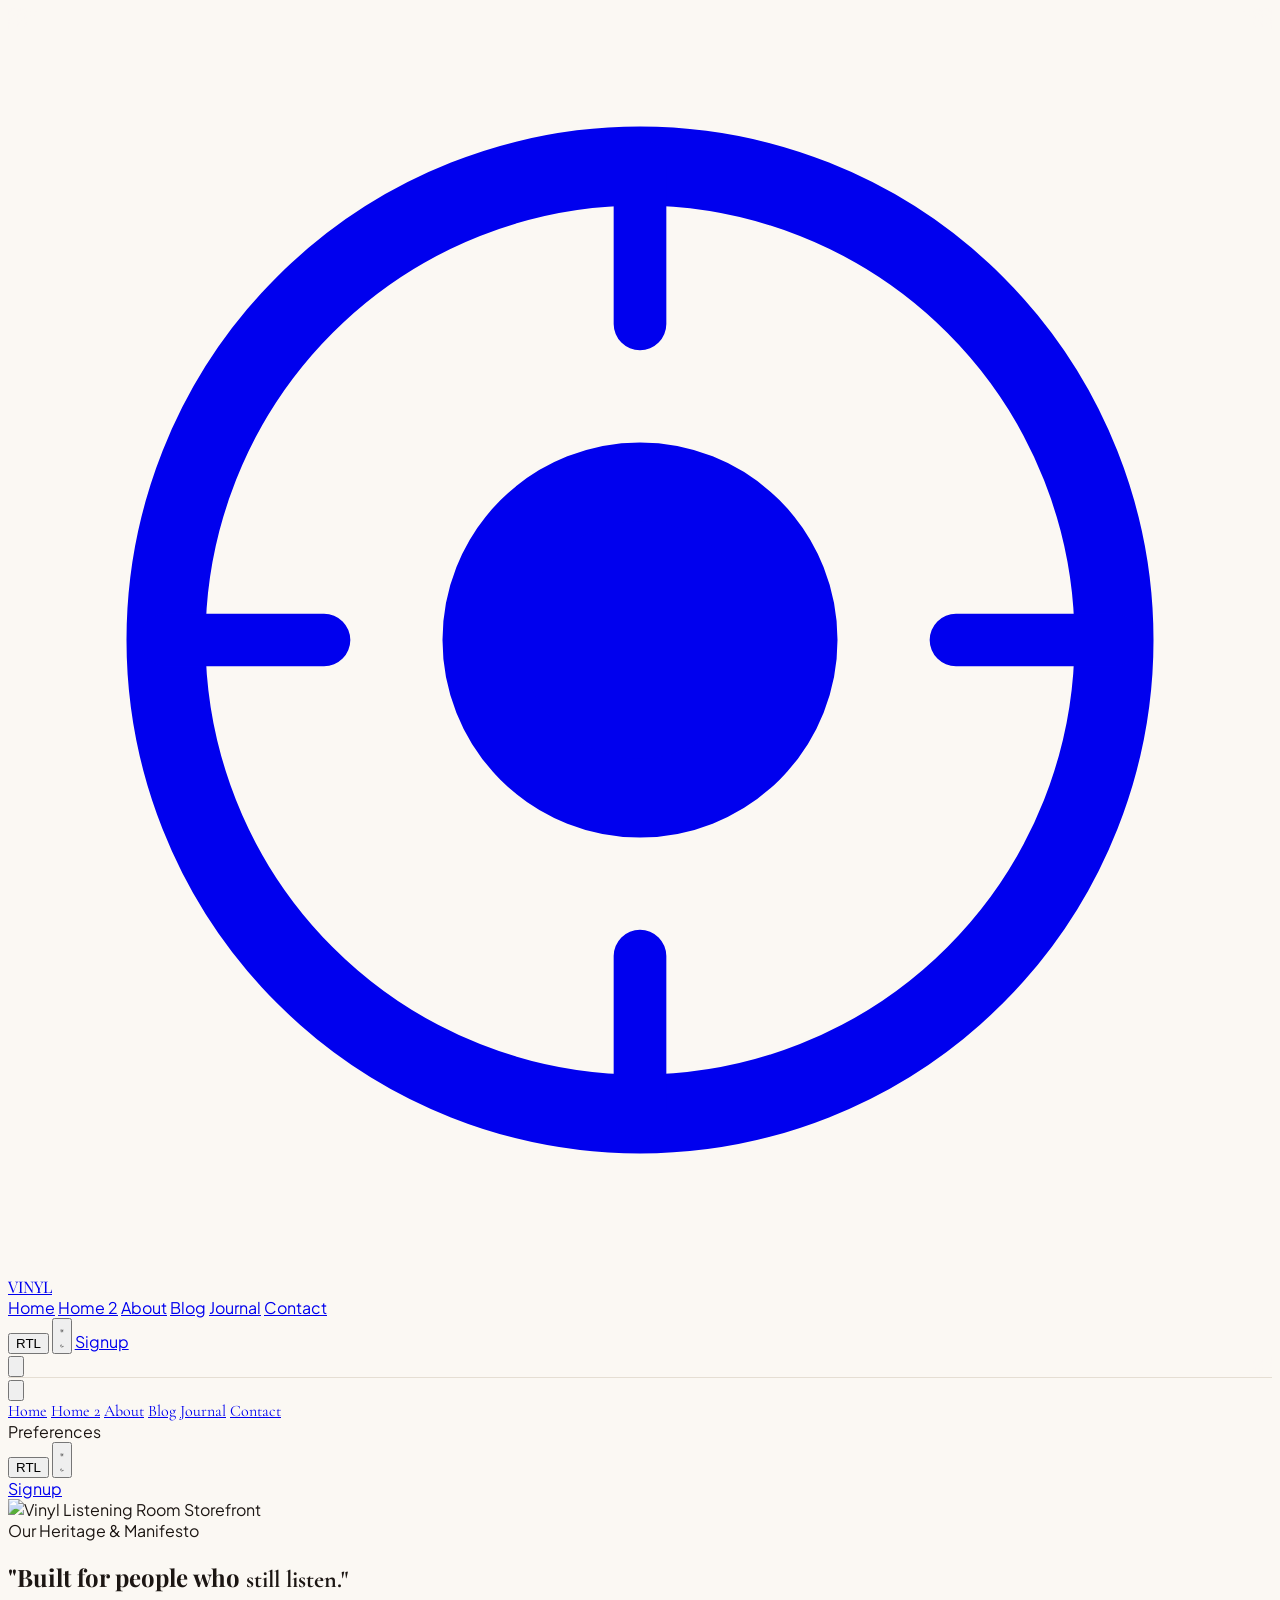
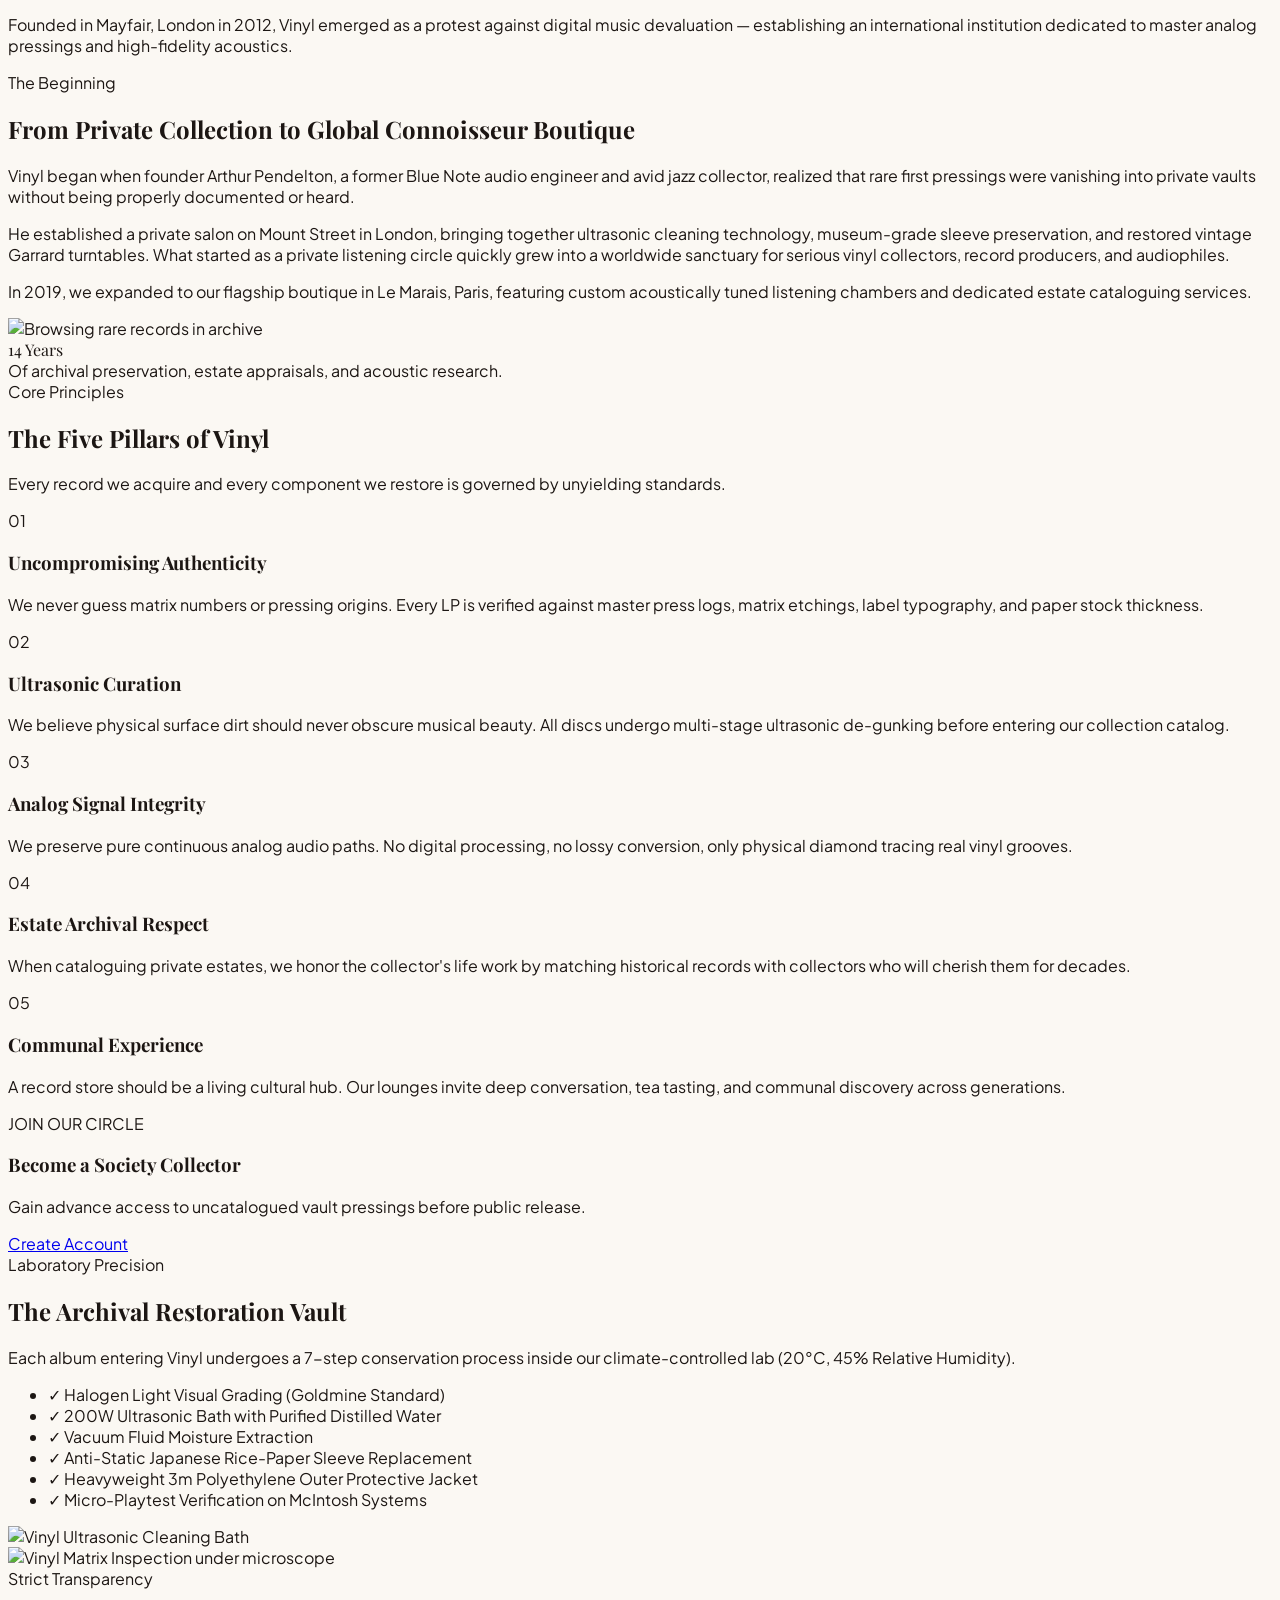
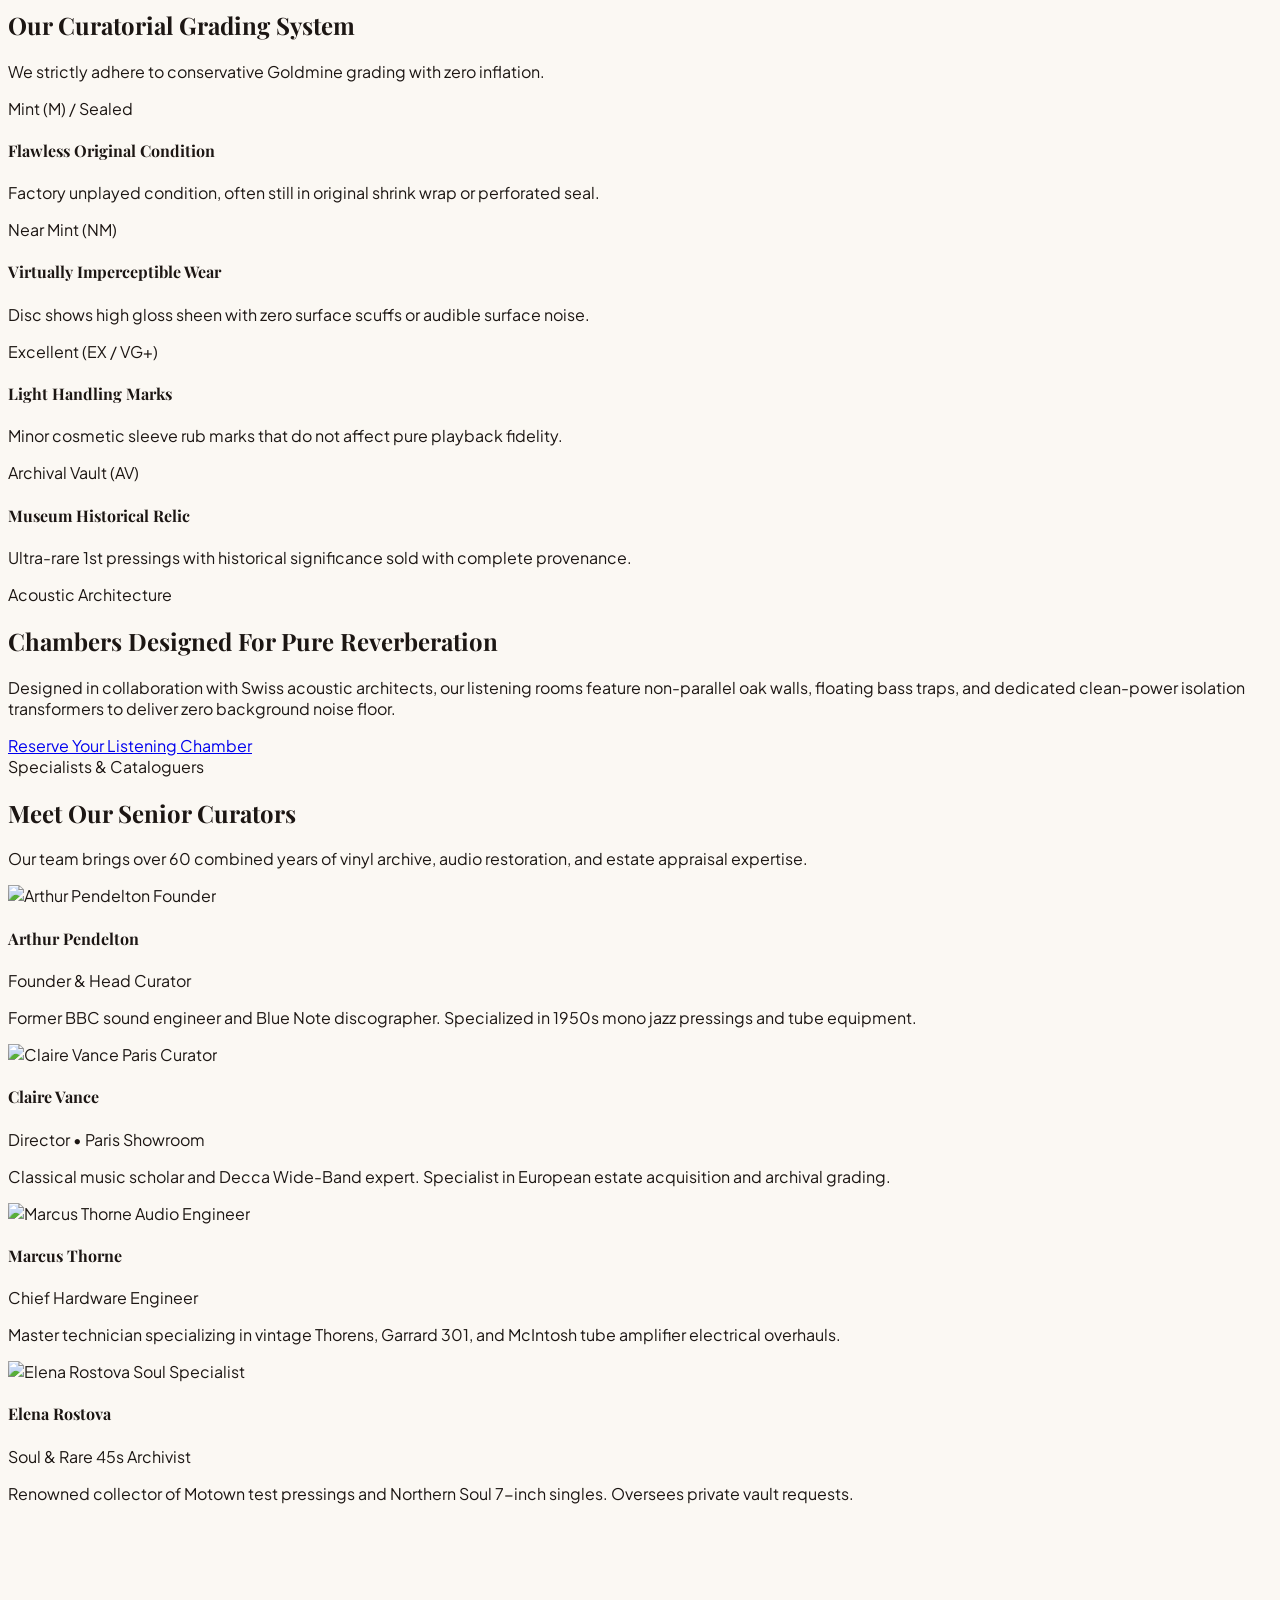
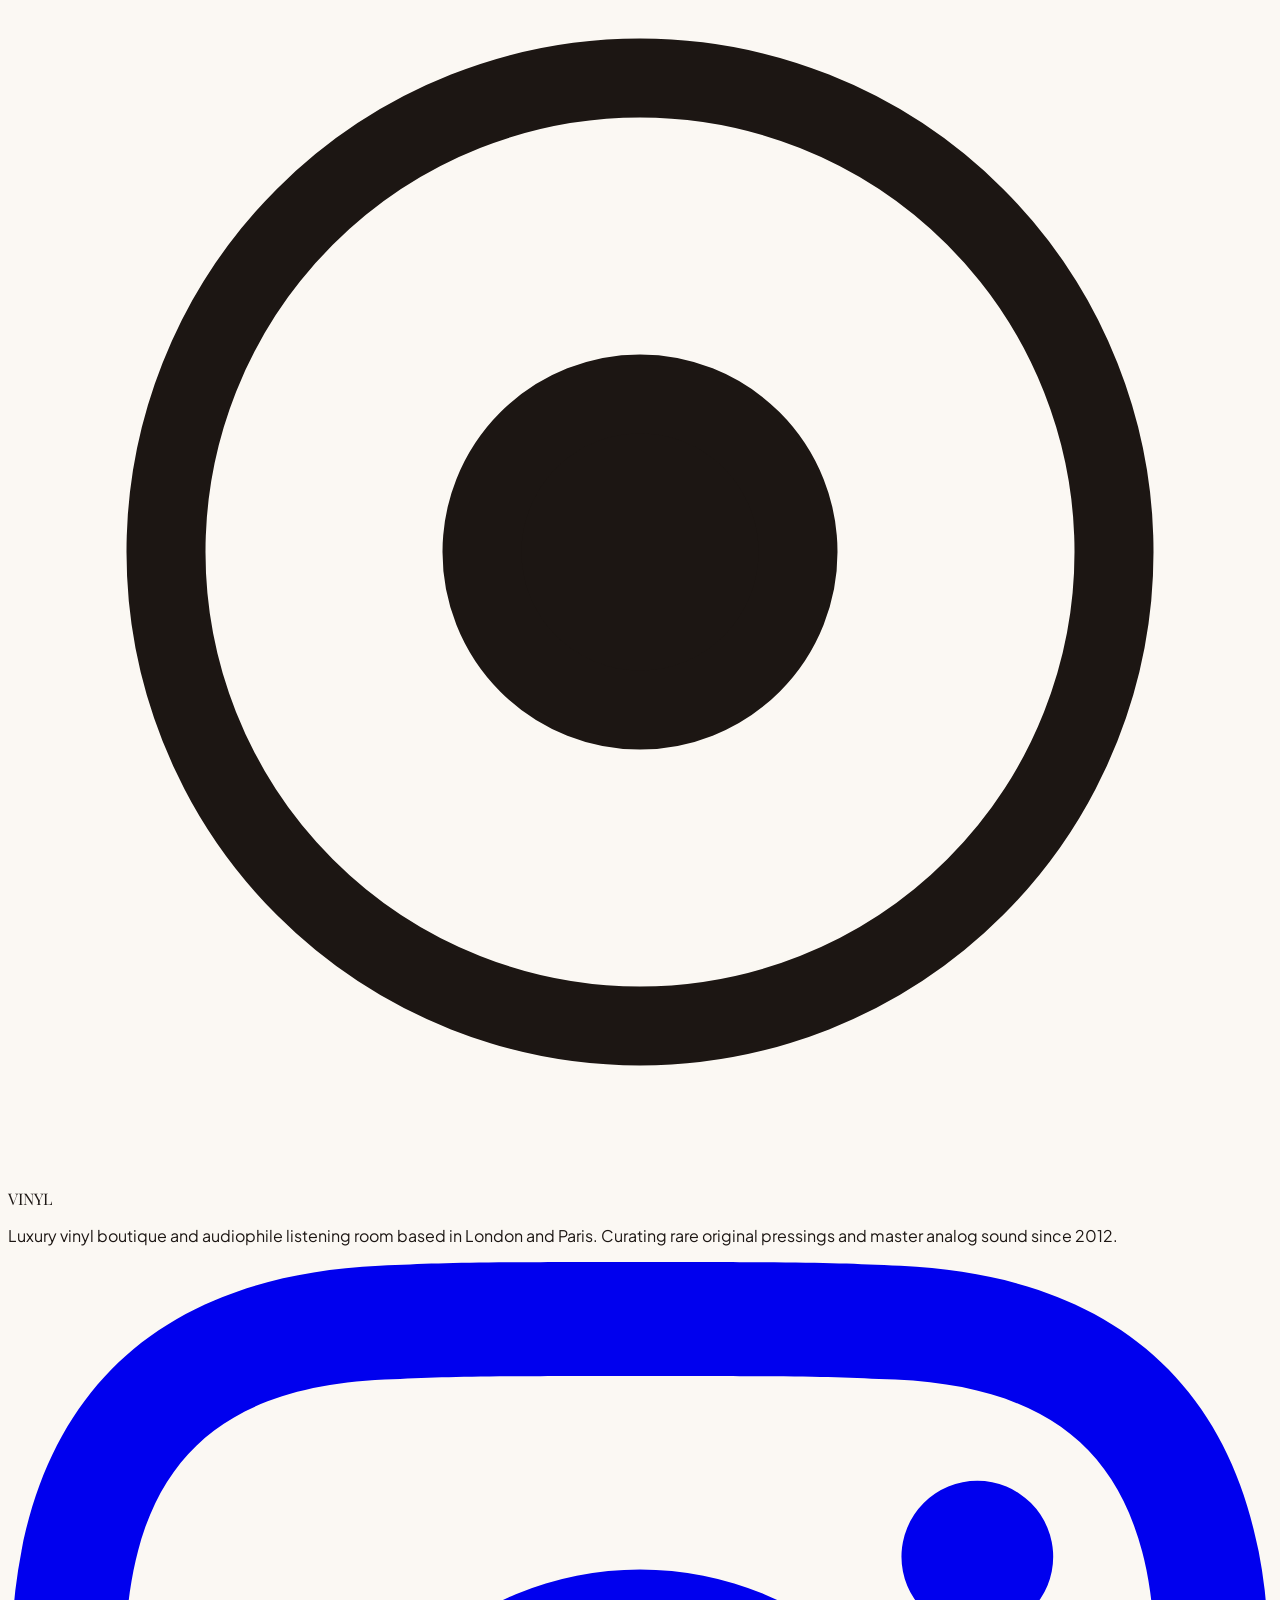
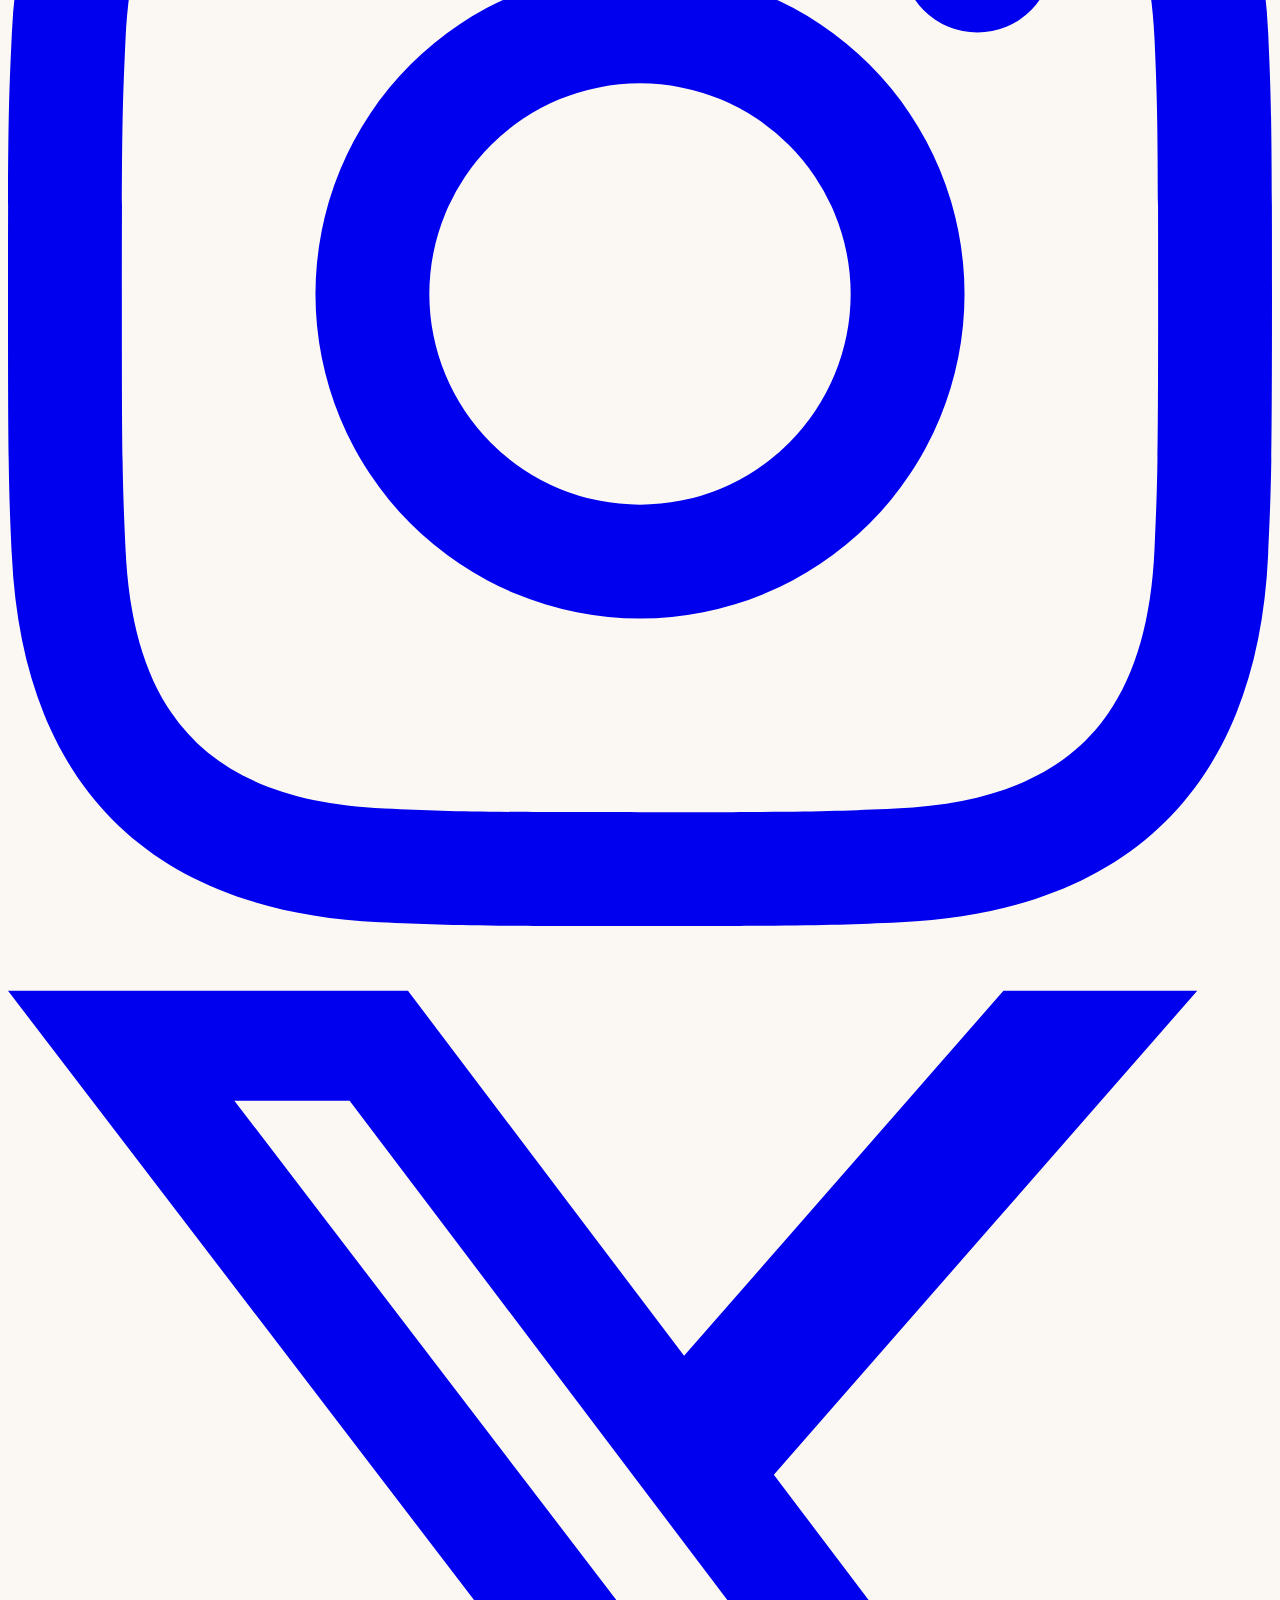
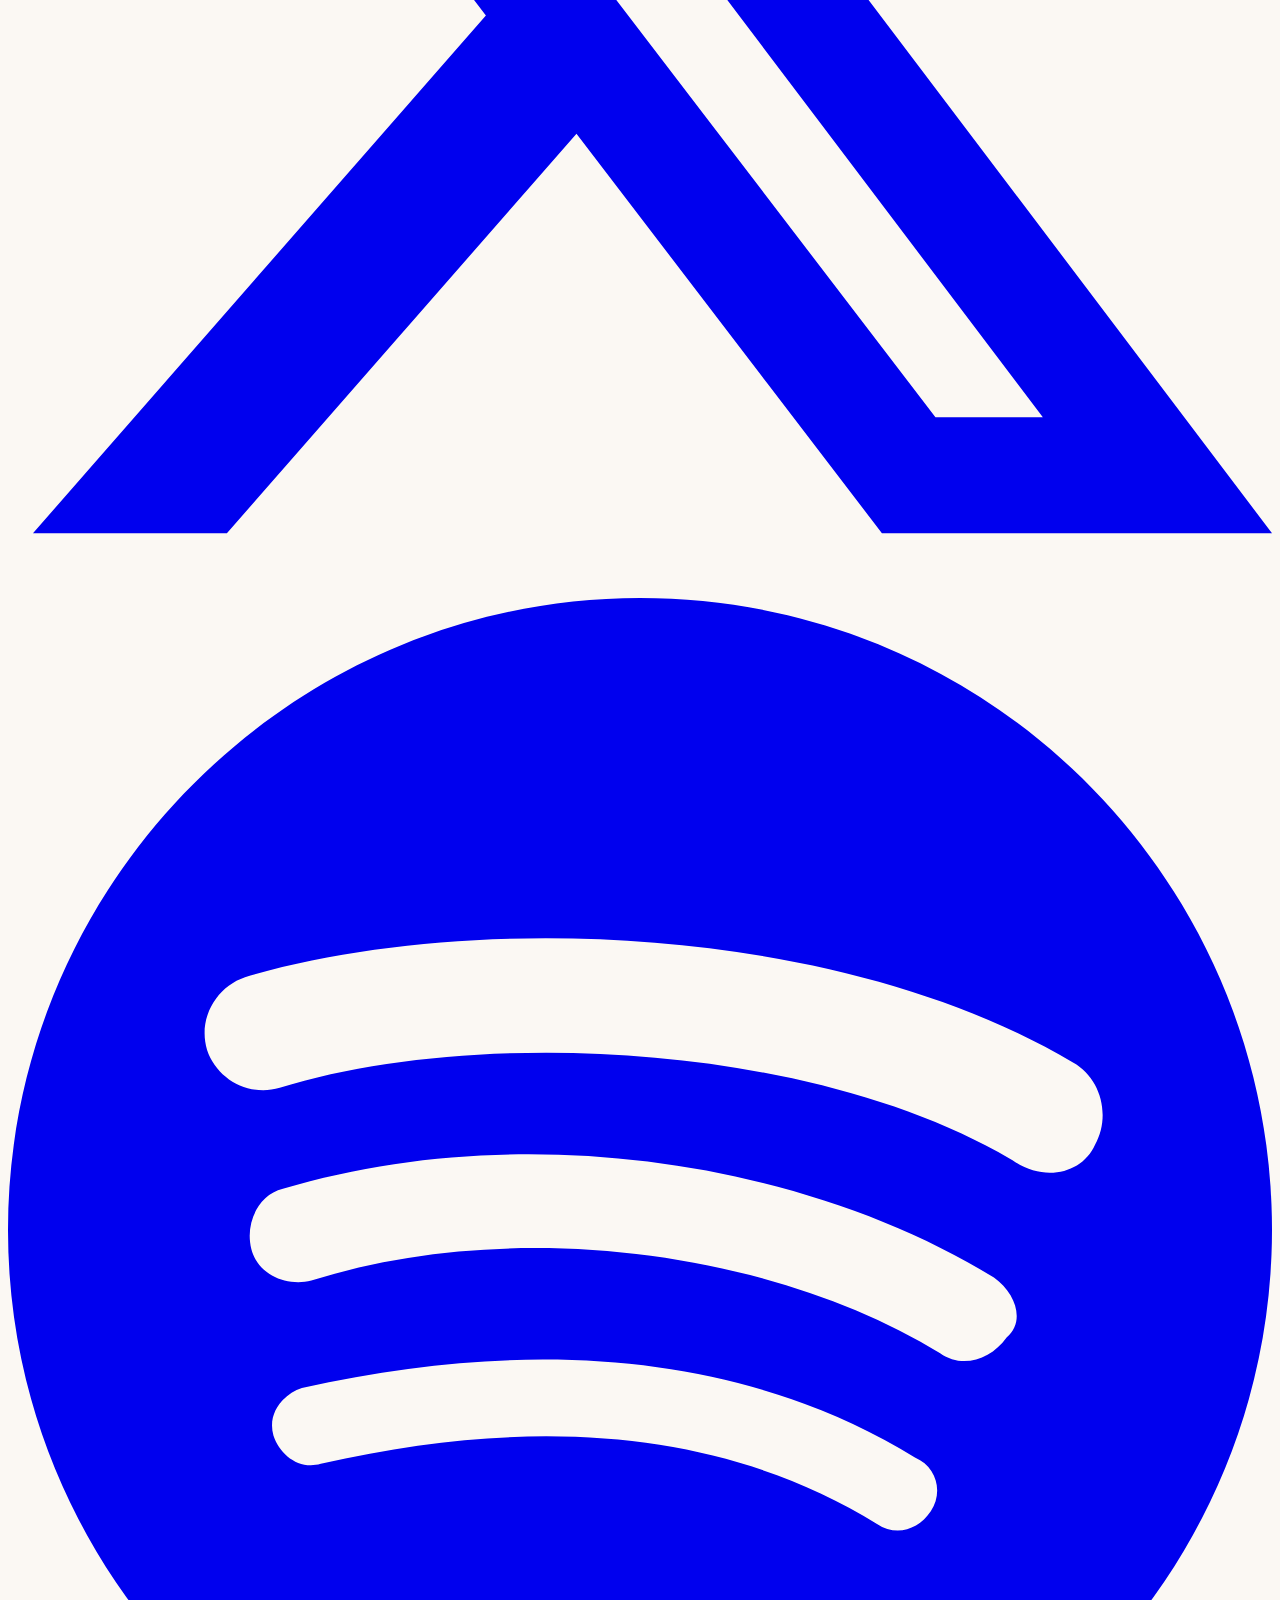
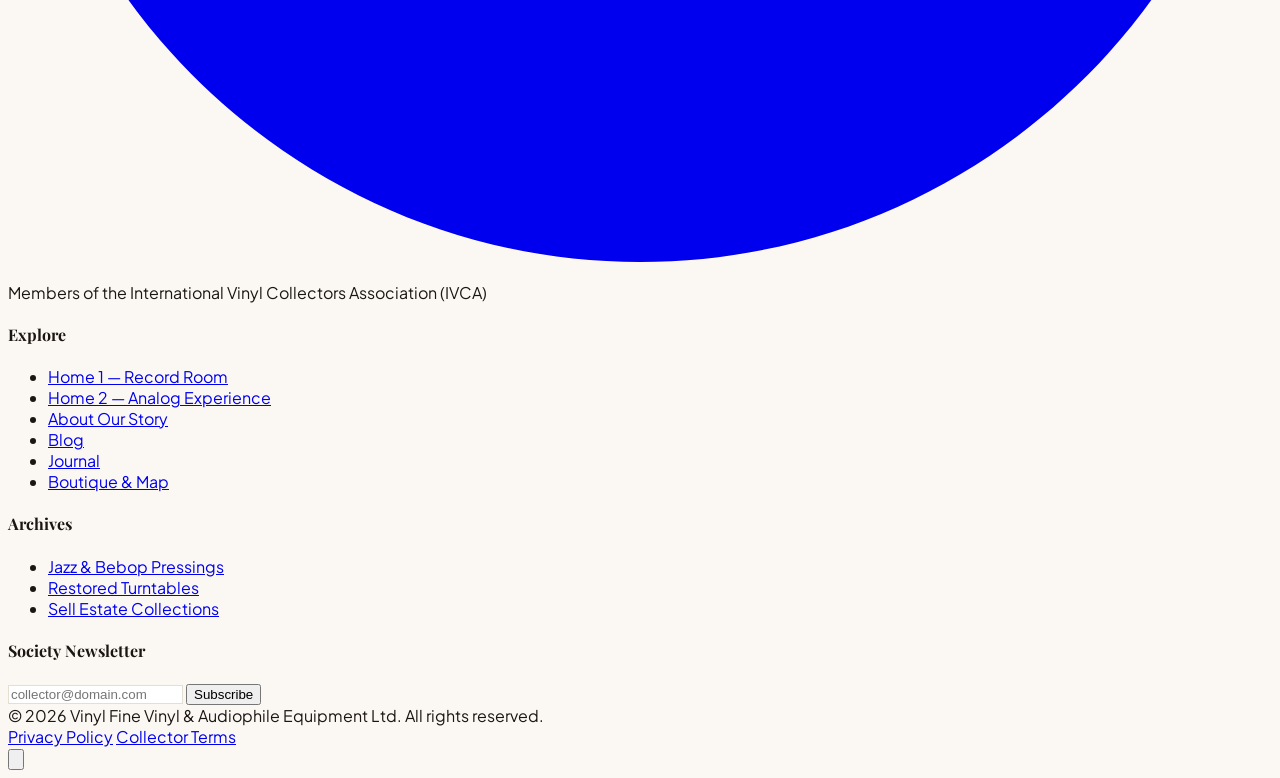
==== commit b364df37: "index" ====
--- a/about.html
+++ b/about.html
@@ -25,6 +25,7 @@
   </script>
 
   <link rel="stylesheet" href="css/styles.css">
+  <link rel="icon" href="data:image/svg+xml,%3Csvg xmlns='http://www.w3.org/2000/svg' viewBox='0 0 24 24' fill='none' stroke='%23c5a059' stroke-width='1.5' stroke-linecap='round'%3E%3Ccircle cx='12' cy='12' r='9' /%3E%3Ccircle cx='12' cy='12' r='3' fill='%23c5a059' /%3E%3Cpath d='M12 3v3M21 12h-3M12 21v-3M3 12h3' /%3E%3C/svg%3E">
 </head>
 <body class="bg-ivory dark:bg-[#12100e] text-espresso dark:text-[#f5ebd9] transition-colors duration-300 min-h-screen flex flex-col font-sans-ui">
 
@@ -50,8 +51,8 @@
           </div>
         </a>
 
-        <!-- DESKTOP NAV -->
-        <nav class="hidden md:flex items-center gap-6 lg:gap-8 text-sm font-medium">
+        <!-- DESKTOP NAVIGATION -->
+        <nav class="hidden lg:flex items-center gap-6 lg:gap-8 text-sm font-medium">
           <a href="index.html" class="nav-link hover:text-brass transition-colors">Home</a>
           <a href="home-2.html" class="nav-link hover:text-brass transition-colors">Home 2</a>
 
@@ -62,8 +63,8 @@
           <a href="contact.html" class="nav-link hover:text-brass transition-colors">Contact</a>
         </nav>
 
-        <!-- UTILITIES -->
-        <div class="hidden sm:flex items-center gap-3 md:gap-4">
+        <!-- UTILITIES & ACTIONS -->
+        <div class="hidden lg:flex items-center gap-3 md:gap-4">
           <button class="rtl-toggle-btn w-9 h-9 text-xs font-semibold rounded-full border border-brass/40 text-brass hover:bg-brass hover:text-white transition-colors flex items-center justify-center" title="Toggle RTL Layout">
             <span>RTL</span>
           </button>
@@ -75,44 +76,50 @@
         </div>
 
         <!-- MOBILE HAMBURGER -->
-        <div class="flex items-center gap-2 md:hidden">
-          <button class="theme-toggle-btn p-1.5 rounded-full border border-brass/30 text-espresso dark:text-ivory" aria-label="Toggle dark mode">
-            <svg class="w-4 h-4 hidden dark:block" fill="none" stroke="currentColor" viewBox="0 0 24 24"><path stroke-linecap="round" stroke-linejoin="round" stroke-width="2" d="M12 3v1m0 16v1m9-9h-1M4 12H3m15.364 6.364l-.707-.707M6.343 6.343l-.707-.707m12.728 0l-.707.707M16 12a4 4 0 11-8 0 4 4 0 018 0z"/></svg>
-            <svg class="w-4 h-4 block dark:hidden" fill="none" stroke="currentColor" viewBox="0 0 24 24"><path stroke-linecap="round" stroke-linejoin="round" stroke-width="2" d="M20.354 15.354A9 9 0 018.646 3.646 9.003 9.003 0 0012 21a9.003 9.003 0 008.354-5.646z"/></svg>
-          </button>
+        <div class="flex items-center gap-2 lg:hidden">
           <button id="mobile-menu-btn" class="p-2 rounded-md text-espresso dark:text-ivory hover:text-brass">
             <svg class="w-7 h-7" fill="none" stroke="currentColor" viewBox="0 0 24 24"><path stroke-linecap="round" stroke-linejoin="round" stroke-width="2" d="M4 6h16M4 12h16M4 18h16"/></svg>
           </button>
         </div>
       </div>
     </div>
+  </header>
 
     <!-- MOBILE DRAWER -->
     <div id="mobile-menu" class="fixed inset-0 z-50 bg-black/70 backdrop-blur-md hidden transition-opacity duration-300">
       <div class="fixed right-0 top-0 bottom-0 w-4/5 max-w-sm bg-ivory dark:bg-espresso p-6 shadow-2xl flex flex-col justify-between overflow-y-auto">
         <div>
-          <div class="flex items-center justify-between pb-6 border-b border-brass/20">
-            <span class="font-serif-display text-lg font-bold text-brass">VINYL</span>
+          <div class="flex items-center justify-end pb-6 border-b border-brass/20">
             <button id="mobile-menu-close" class="p-2 text-espresso dark:text-ivory hover:text-brass">
               <svg class="w-6 h-6" fill="none" stroke="currentColor" viewBox="0 0 24 24"><path stroke-linecap="round" stroke-linejoin="round" stroke-width="2" d="M6 18L18 6M6 6l12 12"/></svg>
             </button>
           </div>
           <nav class="mt-6 flex flex-col gap-4 font-serif-editorial text-xl">
-            <a href="index.html" class="nav-link py-2 border-b border-brass/10">Home 1 — Record Room</a>
-            <a href="home-2.html" class="nav-link py-2 border-b border-brass/10">Home 2 — Analog Experience</a>
-            <a href="about.html" class="nav-link py-2 border-b border-brass/10 text-brass">About Story</a>
-            <a href="blog.html" class="nav-link py-2 border-b border-brass/10">Blog</a>
-            <a href="journal.html" class="nav-link py-2 border-b border-brass/10">Journal</a>
-            <a href="contact.html" class="nav-link py-2 border-b border-brass/10">Contact</a>
+            <a href="index.html" class="nav-link py-2 border-b border-brass/10 hover:text-brass transition-colors">Home</a>
+            <a href="home-2.html" class="nav-link py-2 border-b border-brass/10 hover:text-brass transition-colors">Home 2</a>
+            <a href="about.html" class="nav-link py-2 border-b border-brass/10 text-brass transition-colors">About</a>
+            <a href="blog.html" class="nav-link py-2 border-b border-brass/10 hover:text-brass transition-colors">Blog</a>
+            <a href="journal.html" class="nav-link py-2 border-b border-brass/10 hover:text-brass transition-colors">Journal</a>
+            <a href="contact.html" class="nav-link py-2 border-b border-brass/10 hover:text-brass transition-colors">Contact</a>
           </nav>
         </div>
         <div class="pt-6 border-t border-brass/20 space-y-4">
-          <button class="rtl-toggle-btn h-9 px-3 text-xs font-semibold rounded border border-brass/40 text-brass hover:bg-brass hover:text-white transition-colors flex items-center justify-center">`n              Switch LTR / RTL</button>
+          <div class="flex items-center justify-between">
+            <span class="text-xs uppercase tracking-widest text-muted">Preferences</span>
+            <div class="flex gap-3">
+              <button class="rtl-toggle-btn w-9 h-9 text-xs font-semibold rounded-full border border-brass/40 text-brass hover:bg-brass hover:text-white transition-colors flex items-center justify-center" title="Toggle RTL Layout">
+                <span>RTL</span>
+              </button>
+              <button class="theme-toggle-btn w-9 h-9 flex items-center justify-center rounded-full border border-brass/30 text-espresso dark:text-ivory hover:text-brass transition-colors" aria-label="Toggle dark mode">
+                <svg class="w-5 h-5 hidden dark:block" fill="none" stroke="currentColor" viewBox="0 0 24 24"><path stroke-linecap="round" stroke-linejoin="round" stroke-width="2" d="M12 3v1m0 16v1m9-9h-1M4 12H3m15.364 6.364l-.707-.707M6.343 6.343l-.707-.707m12.728 0l-.707.707M6.343 17.657l-.707.707M16 12a4 4 0 11-8 0 4 4 0 018 0z"/></svg>
+                <svg class="w-5 h-5 block dark:hidden" fill="none" stroke="currentColor" viewBox="0 0 24 24"><path stroke-linecap="round" stroke-linejoin="round" stroke-width="2" d="M20.354 15.354A9 9 0 018.646 3.646 9.003 9.003 0 0012 21a9.003 9.003 0 008.354-5.646z"/></svg>
+              </button>
+            </div>
+          </div>
           <a href="signup.html" class="block w-full text-center py-2.5 text-xs uppercase font-semibold bg-brass text-white rounded">Signup</a>
         </div>
       </div>
     </div>
-  </header>
 
   <!-- MAIN CONTENT -->
   <main class="flex-grow">
@@ -186,7 +193,7 @@
           
           <div class="p-8 rounded-lg bg-ivory dark:bg-[#1c1815] border border-brass/20 space-y-3">
             <div class="w-10 h-10 rounded bg-brass/20 text-brass flex items-center justify-center font-bold text-lg">01</div>
-            <h3 class="font-serif-display text-2xl font-bold">Uncompromising Authenticity</h3>
+            <h3 class="font-serif-display text-2xl font-bold min-h-[6rem]">Uncompromising Authenticity</h3>
             <p class="text-xs text-muted leading-relaxed font-light">
               We never guess matrix numbers or pressing origins. Every LP is verified against master press logs, matrix etchings, label typography, and paper stock thickness.
             </p>
@@ -194,7 +201,7 @@
 
           <div class="p-8 rounded-lg bg-ivory dark:bg-[#1c1815] border border-brass/20 space-y-3">
             <div class="w-10 h-10 rounded bg-brass/20 text-brass flex items-center justify-center font-bold text-lg">02</div>
-            <h3 class="font-serif-display text-2xl font-bold">Ultrasonic Curation</h3>
+            <h3 class="font-serif-display text-2xl font-bold min-h-[6rem]">Ultrasonic Curation</h3>
             <p class="text-xs text-muted leading-relaxed font-light">
               We believe physical surface dirt should never obscure musical beauty. All discs undergo multi-stage ultrasonic de-gunking before entering our collection catalog.
             </p>
@@ -202,7 +209,7 @@
 
           <div class="p-8 rounded-lg bg-ivory dark:bg-[#1c1815] border border-brass/20 space-y-3">
             <div class="w-10 h-10 rounded bg-brass/20 text-brass flex items-center justify-center font-bold text-lg">03</div>
-            <h3 class="font-serif-display text-2xl font-bold">Analog Signal Integrity</h3>
+            <h3 class="font-serif-display text-2xl font-bold min-h-[6rem]">Analog Signal Integrity</h3>
             <p class="text-xs text-muted leading-relaxed font-light">
               We preserve pure continuous analog audio paths. No digital processing, no lossy conversion, only physical diamond tracing real vinyl grooves.
             </p>
@@ -210,7 +217,7 @@
 
           <div class="p-8 rounded-lg bg-ivory dark:bg-[#1c1815] border border-brass/20 space-y-3">
             <div class="w-10 h-10 rounded bg-brass/20 text-brass flex items-center justify-center font-bold text-lg">04</div>
-            <h3 class="font-serif-display text-2xl font-bold">Estate Archival Respect</h3>
+            <h3 class="font-serif-display text-2xl font-bold min-h-[6rem]">Estate Archival Respect</h3>
             <p class="text-xs text-muted leading-relaxed font-light">
               When cataloguing private estates, we honor the collector's life work by matching historical records with collectors who will cherish them for decades.
             </p>
@@ -218,7 +225,7 @@
 
           <div class="p-8 rounded-lg bg-ivory dark:bg-[#1c1815] border border-brass/20 space-y-3">
             <div class="w-10 h-10 rounded bg-brass/20 text-brass flex items-center justify-center font-bold text-lg">05</div>
-            <h3 class="font-serif-display text-2xl font-bold">Communal Experience</h3>
+            <h3 class="font-serif-display text-2xl font-bold min-h-[6rem]">Communal Experience</h3>
             <p class="text-xs text-muted leading-relaxed font-light">
               A record store should be a living cultural hub. Our lounges invite deep conversation, tea tasting, and communal discovery across generations.
             </p>
@@ -227,7 +234,7 @@
           <div class="p-8 rounded-lg bg-brass text-espresso flex flex-col justify-between">
             <div>
               <span class="text-xs uppercase font-mono font-bold tracking-widest text-espresso/80">JOIN OUR CIRCLE</span>
-              <h3 class="font-serif-display text-2xl font-bold mt-2">Become a Society Collector</h3>
+              <h3 class="font-serif-display text-2xl font-bold mt-2 min-h-[6rem]">Become a Society Collector</h3>
               <p class="text-xs text-espresso/80 leading-relaxed font-light mt-2">
                 Gain advance access to uncatalogued vault pressings before public release.
               </p>
@@ -290,29 +297,36 @@
         </div>
 
         <div class="grid grid-cols-1 md:grid-cols-4 gap-6">
-          
-          <div class="p-6 rounded bg-ivory-paper dark:bg-[#1c1815] border border-brass/20 space-y-2">
-            <span class="px-2.5 py-1 rounded bg-emerald-500/10 text-emerald-600 dark:text-emerald-400 font-mono text-xs font-bold">Mint (M) / Sealed</span>
-            <h4 class="font-serif-display text-xl font-bold pt-2">Flawless Original Condition</h4>
-            <p class="text-xs text-muted leading-relaxed font-light">Factory unplayed condition, often still in original shrink wrap or perforated seal.</p>
-          </div>
-
-          <div class="p-6 rounded bg-ivory-paper dark:bg-[#1c1815] border border-brass/20 space-y-2">
-            <span class="px-2.5 py-1 rounded bg-brass/10 text-brass font-mono text-xs font-bold">Near Mint (NM)</span>
-            <h4 class="font-serif-display text-xl font-bold pt-2">Virtually Imperceptible Wear</h4>
-            <p class="text-xs text-muted leading-relaxed font-light">Disc shows high gloss sheen with zero surface scuffs or audible surface noise.</p>
-          </div>
-
-          <div class="p-6 rounded bg-ivory-paper dark:bg-[#1c1815] border border-brass/20 space-y-2">
-            <span class="px-2.5 py-1 rounded bg-copper/10 text-copper font-mono text-xs font-bold">Excellent (EX / VG+)</span>
-            <h4 class="font-serif-display text-xl font-bold pt-2">Light Handling Marks</h4>
-            <p class="text-xs text-muted leading-relaxed font-light">Minor cosmetic sleeve rub marks that do not affect pure playback fidelity.</p>
-          </div>
-
-          <div class="p-6 rounded bg-ivory-paper dark:bg-[#1c1815] border border-brass/20 space-y-2">
-            <span class="px-2.5 py-1 rounded bg-burgundy/10 text-burgundy font-mono text-xs font-bold">Archival Vault (AV)</span>
-            <h4 class="font-serif-display text-xl font-bold pt-2">Museum Historical Relic</h4>
-            <p class="text-xs text-muted leading-relaxed font-light">Ultra-rare 1st pressings with historical significance sold with complete provenance.</p>
+          <div class="p-6 rounded bg-ivory-paper dark:bg-[#1c1815] border border-brass/20">
+            <div class="min-h-[9.5rem] flex flex-col items-start gap-3">
+              <span class="inline-block px-2.5 py-1 rounded bg-emerald-500/10 text-emerald-600 dark:text-emerald-400 font-mono text-xs font-bold leading-tight">Mint (M) / Sealed</span>
+              <h4 class="font-serif-display text-xl font-bold">Flawless Original Condition</h4>
+            </div>
+            <p class="text-xs text-muted leading-relaxed font-light mt-1">Factory unplayed condition, often still in original shrink wrap or perforated seal.</p>
+          </div>
+
+          <div class="p-6 rounded bg-ivory-paper dark:bg-[#1c1815] border border-brass/20">
+            <div class="min-h-[9.5rem] flex flex-col items-start gap-3">
+              <span class="inline-block px-2.5 py-1 rounded bg-brass/10 text-brass font-mono text-xs font-bold leading-tight">Near Mint (NM)</span>
+              <h4 class="font-serif-display text-xl font-bold">Virtually Imperceptible Wear</h4>
+            </div>
+            <p class="text-xs text-muted leading-relaxed font-light mt-1">Disc shows high gloss sheen with zero surface scuffs or audible surface noise.</p>
+          </div>
+
+          <div class="p-6 rounded bg-ivory-paper dark:bg-[#1c1815] border border-brass/20">
+            <div class="min-h-[9.5rem] flex flex-col items-start gap-3">
+              <span class="inline-block px-2.5 py-1 rounded bg-copper/10 text-copper font-mono text-xs font-bold leading-tight">Excellent (EX / VG+)</span>
+              <h4 class="font-serif-display text-xl font-bold">Light Handling Marks</h4>
+            </div>
+            <p class="text-xs text-muted leading-relaxed font-light mt-1">Minor cosmetic sleeve rub marks that do not affect pure playback fidelity.</p>
+          </div>
+
+          <div class="p-6 rounded bg-ivory-paper dark:bg-[#1c1815] border border-brass/20">
+            <div class="min-h-[9.5rem] flex flex-col items-start gap-3">
+              <span class="inline-block px-2.5 py-1 rounded bg-burgundy/10 text-burgundy font-mono text-xs font-bold leading-tight">Archival Vault (AV)</span>
+              <h4 class="font-serif-display text-xl font-bold">Museum Historical Relic</h4>
+            </div>
+            <p class="text-xs text-muted leading-relaxed font-light mt-1">Ultra-rare 1st pressings with historical significance sold with complete provenance.</p>
           </div>
 
         </div>
--- a/css/styles.css
+++ b/css/styles.css
@@ -44,11 +44,18 @@
 
 /* Custom Base Styles */
 html {
+  font-size: 14px; /* Scaled down for mobile and tablet */
   scroll-behavior: smooth;
   font-family: 'Plus Jakarta Sans', sans-serif;
   background-color: var(--bg-primary);
   color: var(--text-main);
   transition: background-color 0.4s ease, color 0.4s ease;
+}
+
+@media (min-width: 1024px) {
+  html {
+    font-size: 16px; /* Reset to default 16px on desktop */
+  }
 }
 
 body {
